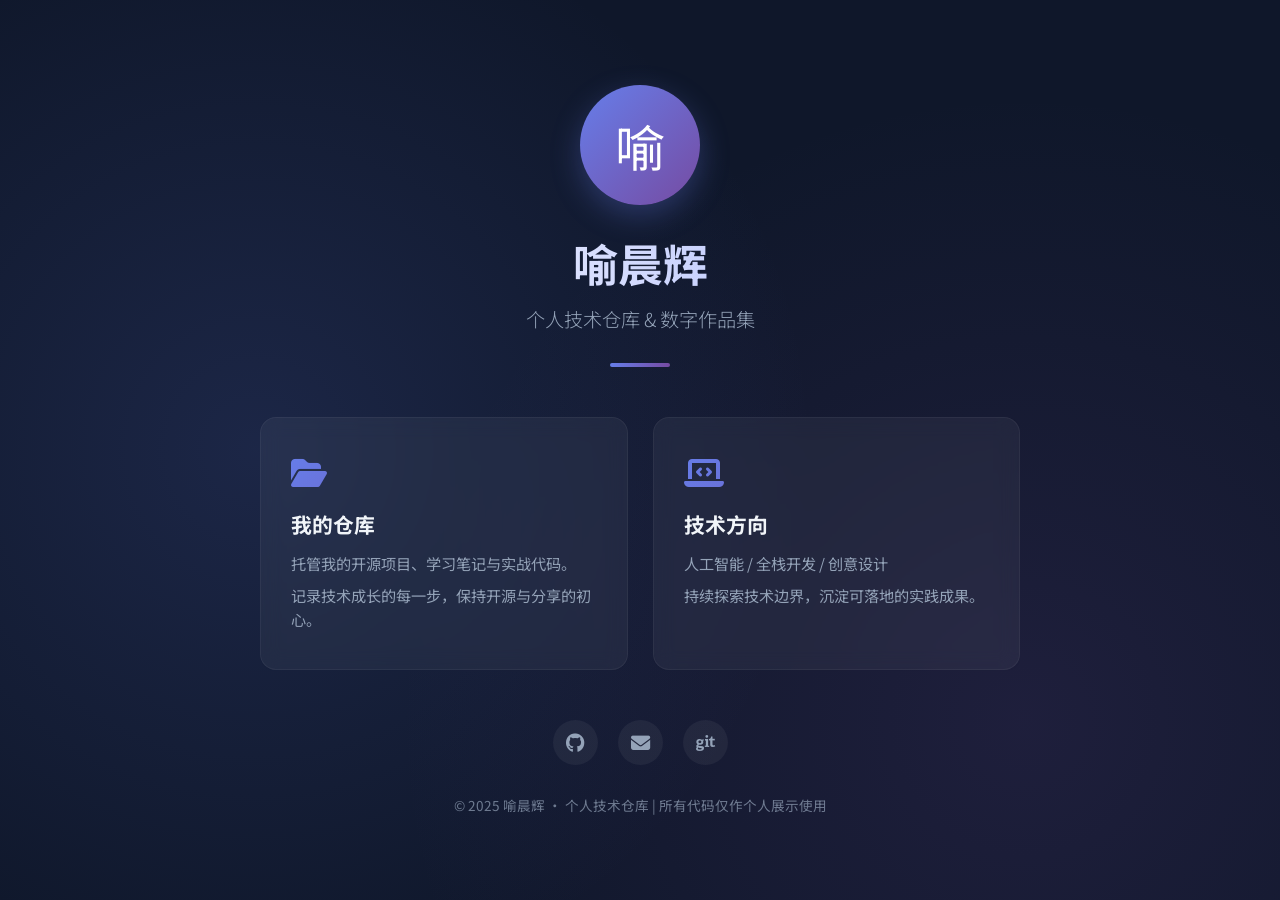
==== index.html @ 415c90f8 "Update index.html" ====
<!DOCTYPE html>
<html lang="zh-CN">
<head>
    <meta charset="UTF-8">
    <meta name="viewport" content="width=device-width, initial-scale=1.0">
    <title>喻晨辉 - 个人技术仓库</title> <!-- 标题强化「技术仓库」，突出个人属性 -->
    <link rel="stylesheet" href="style.css">
    <link rel="stylesheet" href="https://cdnjs.cloudflare.com/ajax/libs/font-awesome/6.4.0/css/all.min.css">
</head>
<body>
    <div class="background-decoration"></div>
    
    <div class="container">
        <header class="hero-section">
            <div class="avatar-placeholder">
                <span>喻</span> <!-- 替换图标为姓氏，强化个人专属标识 -->
            </div>
            <h1 class="name-title">喻晨辉</h1> <!-- 简化标题，只保留名字，视觉更聚焦 -->
            <p class="subtitle">个人技术仓库 & 数字作品集</p> <!-- 副标题明确「仓库/作品集」定位 -->
            <div class="divider"></div>
        </header>

        <!-- 内容卡片聚焦「个人仓库/项目」，弱化通用化表述 -->
        <section class="content-section">
            <div class="info-card">
                <div class="card-icon"><i class="fas fa-folder-open"></i></div> <!-- 替换图标为「文件夹」，贴合仓库属性 -->
                <h2>我的仓库</h2>
                <p>托管我的开源项目、学习笔记与实战代码。</p>
                <p>记录技术成长的每一步，保持开源与分享的初心。</p>
            </div>

            <div class="info-card">
                <div class="card-icon"><i class="fas fa-laptop-code"></i></div> <!-- 替换图标为「代码笔记本」，更贴合技术探索 -->
                <h2>技术方向</h2>
                <p>人工智能 / 全栈开发 / 创意设计</p>
                <p>持续探索技术边界，沉淀可落地的实践成果。</p>
            </div>
        </section>

        <!-- 社交链接聚焦「个人技术账号」，替换为更贴合国内的平台，标注占位提示 -->
        <footer class="social-links">
            <a href="https://github.com/你的用户名" class="social-btn" title="我的GitHub仓库" target="_blank"><i class="fab fa-github"></i></a>
            <a href="mailto:你的邮箱@xxx.com" class="social-btn" title="联系我" target="_blank"><i class="fas fa-envelope"></i></a>
            <a href="https://gitee.com/你的用户名" class="social-btn" title="我的Gitee仓库" target="_blank"><i class="fab fa-git"></i></a> <!-- 替换Twitter为Gitee，更贴合国内场景 -->
        </footer>

        <div class="footer-text">
            &copy; 2025 喻晨辉 · 个人技术仓库 | 所有代码仅作个人展示使用
        </div>
    </div>

    <script>
        // 移除卡片点击缩放（避免「可交互/招募」暗示），保留hover的自然动效即可
        // 如需保留轻量交互，可取消以下注释（建议删除，纯展示更贴合需求）
        /*
        document.querySelectorAll('.info-card').forEach(card => {
            card.addEventListener('click', function() {
                this.style.transform = 'scale(0.98)';
                setTimeout(() => {
                    this.style.transform = '';
                }, 150);
            });
        });
        */
    </script>
</body>
</html>
---- style.css ----
/* 引入字体 */
@import url('https://fonts.googleapis.com/css2?family=Noto+Sans+SC:wght@300;400;700&display=swap');

:root {
    --primary-color: #667eea;
    --secondary-color: #764ba2;
    --bg-color: #0f172a;
    --card-bg: rgba(255, 255, 255, 0.05);
    --text-main: #f1f5f9;
    --text-sub: #94a3b8;
}

* {
    margin: 0;
    padding: 0;
    box-sizing: border-box;
}

body {
    font-family: 'Noto Sans SC', -apple-system, BlinkMacSystemFont, sans-serif;
    background-color: var(--bg-color);
    color: var(--text-main);
    min-height: 100vh;
    display: flex;
    justify-content: center;
    align-items: center;
    overflow-x: hidden;
    position: relative;
}

/* 动态背景装饰 */
.background-decoration {
    position: absolute;
    top: 0;
    left: 0;
    width: 100%;
    height: 100%;
    background: radial-gradient(circle at 20% 50%, rgba(102, 126, 234, 0.15) 0%, transparent 50%),
                radial-gradient(circle at 80% 80%, rgba(118, 75, 162, 0.15) 0%, transparent 50%);
    z-index: -1;
}

.container {
    width: 100%;
    max-width: 800px;
    padding: 40px 20px;
    text-align: center;
    animation: fadeInUp 0.8s ease-out;
}

/* 头部区域 */
.hero-section {
    margin-bottom: 50px;
}

.avatar-placeholder {
    width: 120px;
    height: 120px;
    margin: 0 auto 25px;
    background: linear-gradient(135deg, var(--primary-color), var(--secondary-color));
    border-radius: 50%;
    display: flex;
    justify-content: center;
    align-items: center;
    font-size: 50px;
    color: white;
    box-shadow: 0 10px 30px rgba(102, 126, 234, 0.3);
    transition: transform 0.3s ease;
}

.avatar-placeholder:hover {
    transform: scale(1.05) rotate(5deg);
}

.name-title {
    font-size: 2.8rem;
    font-weight: 700;
    margin-bottom: 10px;
    background: linear-gradient(to right, #fff, #a5b4fc);
    -webkit-background-clip: text;
    -webkit-text-fill-color: transparent;
}

.subtitle {
    font-size: 1.2rem;
    color: var(--text-sub);
    font-weight: 300;
}

.divider {
    width: 60px;
    height: 4px;
    background: linear-gradient(to right, var(--primary-color), var(--secondary-color));
    margin: 30px auto;
    border-radius: 2px;
}

/* 内容卡片区域 */
.content-section {
    display: grid;
    grid-template-columns: repeat(auto-fit, minmax(250px, 1fr));
    gap: 25px;
    margin-bottom: 50px;
}

.info-card {
    background: var(--card-bg);
    backdrop-filter: blur(10px);
    border: 1px solid rgba(255, 255, 255, 0.05);
    padding: 30px;
    border-radius: 16px;
    text-align: left;
    transition: all 0.3s ease;
    cursor: pointer;
}

.info-card:hover {
    transform: translateY(-5px);
    background: rgba(255, 255, 255, 0.08);
    border-color: rgba(102, 126, 234, 0.3);
    box-shadow: 0 15px 30px rgba(0, 0, 0, 0.2);
}

.card-icon {
    font-size: 2rem;
    margin-bottom: 15px;
    background: linear-gradient(135deg, var(--primary-color), var(--secondary-color));
    -webkit-background-clip: text;
    -webkit-text-fill-color: transparent;
}

.info-card h2 {
    font-size: 1.3rem;
    margin-bottom: 12px;
    color: var(--text-main);
}

.info-card p {
    font-size: 0.95rem;
    color: var(--text-sub);
    line-height: 1.6;
    margin-bottom: 8px;
}

/* 社交链接 */
.social-links {
    margin-bottom: 30px;
}

.social-btn {
    display: inline-block;
    width: 45px;
    height: 45px;
    line-height: 45px;
    border-radius: 50%;
    background: rgba(255, 255, 255, 0.05);
    color: var(--text-sub);
    margin: 0 8px;
    font-size: 1.2rem;
    transition: all 0.3s ease;
    text-decoration: none;
}

.social-btn:hover {
    background: linear-gradient(135deg, var(--primary-color), var(--secondary-color));
    color: white;
    transform: translateY(-3px);
}

.footer-text {
    color: var(--text-sub);
    font-size: 0.85rem;
    opacity: 0.7;
}

/* 动画 */
@keyframes fadeInUp {
    from {
        opacity: 0;
        transform: translateY(20px);
    }
    to {
        opacity: 1;
        transform: translateY(0);
    }
}

/* 移动端适配 */
@media (max-width: 600px) {
    .name-title {
        font-size: 2rem;
    }
    .content-section {
        grid-template-columns: 1fr;
    }
}
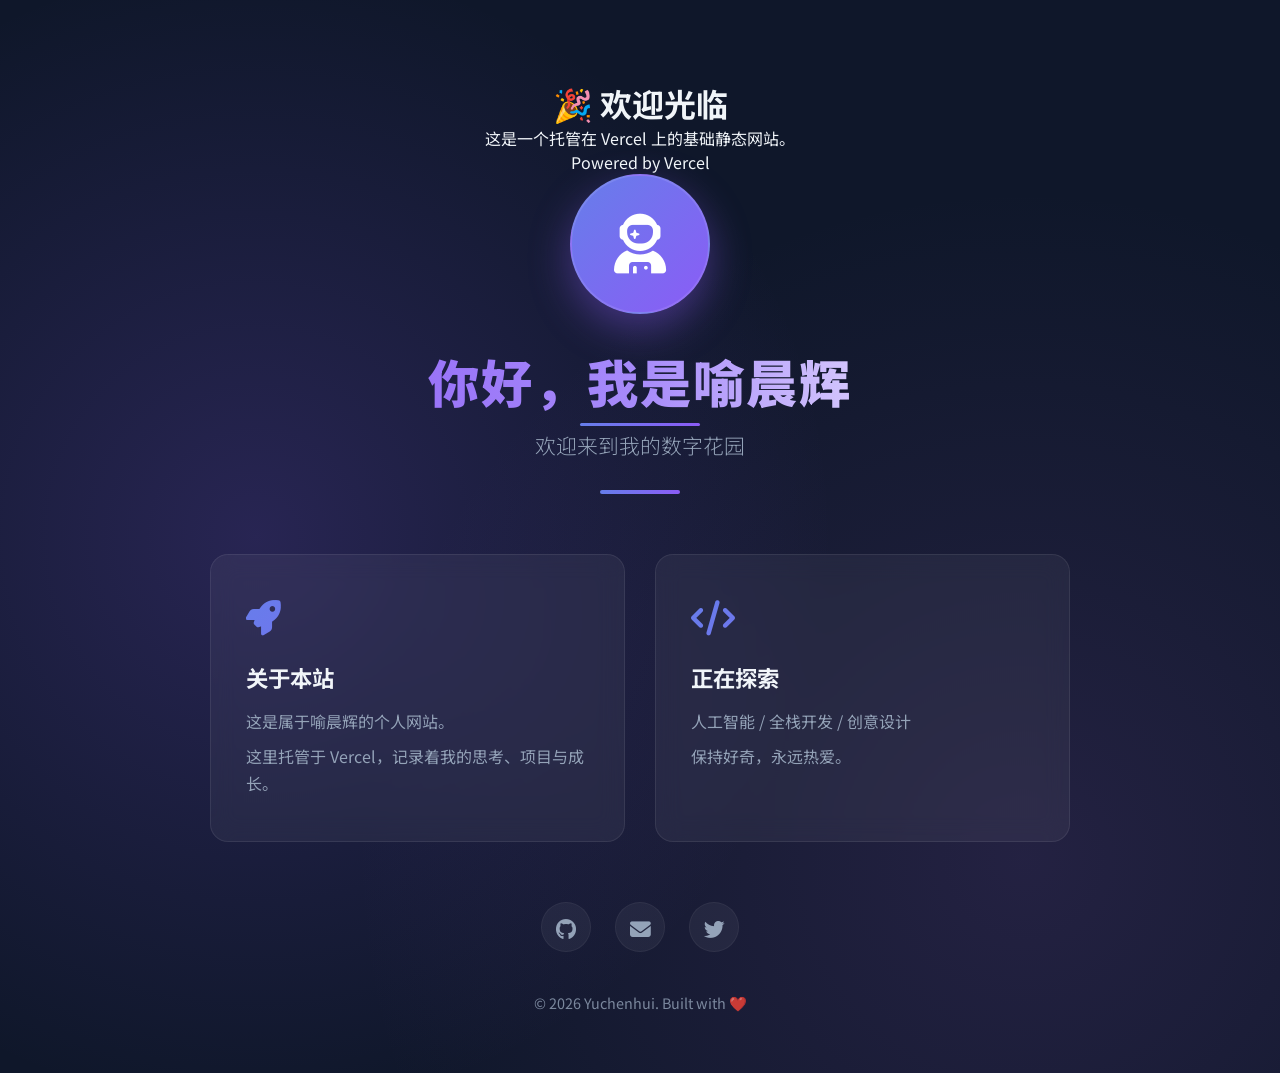
==== commit cb698a68: "Update index.html" ====
--- a/index.html
+++ b/index.html
@@ -3,56 +3,57 @@
 <head>
     <meta charset="UTF-8">
     <meta name="viewport" content="width=device-width, initial-scale=1.0">
-    <title>喻晨辉 - 个人技术仓库</title> <!-- 标题强化「技术仓库」，突出个人属性 -->
+    <title>欢迎来到我的小站</title>
+    <title>喻晨辉的个人网站</title>
     <link rel="stylesheet" href="style.css">
+    <!-- 引入简单的图标库 -->
     <link rel="stylesheet" href="https://cdnjs.cloudflare.com/ajax/libs/font-awesome/6.4.0/css/all.min.css">
 </head>
 <body>
     <div class="background-decoration"></div>
     
     <div class="container">
+        <h1>🎉 欢迎光临</h1>
+        <p>这是一个托管在 Vercel 上的基础静态网站。</p>
+        <div class="footer">Powered by Vercel</div>
         <header class="hero-section">
             <div class="avatar-placeholder">
-                <span>喻</span> <!-- 替换图标为姓氏，强化个人专属标识 -->
+                <i class="fas fa-user-astronaut"></i>
             </div>
-            <h1 class="name-title">喻晨辉</h1> <!-- 简化标题，只保留名字，视觉更聚焦 -->
-            <p class="subtitle">个人技术仓库 & 数字作品集</p> <!-- 副标题明确「仓库/作品集」定位 -->
+            <h1 class="name-title">你好，我是喻晨辉</h1>
+            <p class="subtitle">欢迎来到我的数字花园</p>
             <div class="divider"></div>
         </header>
 
-        <!-- 内容卡片聚焦「个人仓库/项目」，弱化通用化表述 -->
         <section class="content-section">
             <div class="info-card">
-                <div class="card-icon"><i class="fas fa-folder-open"></i></div> <!-- 替换图标为「文件夹」，贴合仓库属性 -->
-                <h2>我的仓库</h2>
-                <p>托管我的开源项目、学习笔记与实战代码。</p>
-                <p>记录技术成长的每一步，保持开源与分享的初心。</p>
+                <div class="card-icon"><i class="fas fa-rocket"></i></div>
+                <h2>关于本站</h2>
+                <p>这是属于喻晨辉的个人网站。</p>
+                <p>这里托管于 Vercel，记录着我的思考、项目与成长。</p>
             </div>
 
             <div class="info-card">
-                <div class="card-icon"><i class="fas fa-laptop-code"></i></div> <!-- 替换图标为「代码笔记本」，更贴合技术探索 -->
-                <h2>技术方向</h2>
+                <div class="card-icon"><i class="fas fa-code"></i></div>
+                <h2>正在探索</h2>
                 <p>人工智能 / 全栈开发 / 创意设计</p>
-                <p>持续探索技术边界，沉淀可落地的实践成果。</p>
+                <p>保持好奇，永远热爱。</p>
             </div>
         </section>
 
-        <!-- 社交链接聚焦「个人技术账号」，替换为更贴合国内的平台，标注占位提示 -->
         <footer class="social-links">
-            <a href="https://github.com/你的用户名" class="social-btn" title="我的GitHub仓库" target="_blank"><i class="fab fa-github"></i></a>
-            <a href="mailto:你的邮箱@xxx.com" class="social-btn" title="联系我" target="_blank"><i class="fas fa-envelope"></i></a>
-            <a href="https://gitee.com/你的用户名" class="social-btn" title="我的Gitee仓库" target="_blank"><i class="fab fa-git"></i></a> <!-- 替换Twitter为Gitee，更贴合国内场景 -->
+            <a href="#" class="social-btn" title="GitHub"><i class="fab fa-github"></i></a>
+            <a href="#" class="social-btn" title="邮箱"><i class="fas fa-envelope"></i></a>
+            <a href="#" class="social-btn" title="Twitter"><i class="fab fa-twitter"></i></a>
         </footer>
 
         <div class="footer-text">
-            &copy; 2025 喻晨辉 · 个人技术仓库 | 所有代码仅作个人展示使用
+            &copy; 2026 Yuchenhui. Built with ❤️
         </div>
     </div>
 
     <script>
-        // 移除卡片点击缩放（避免「可交互/招募」暗示），保留hover的自然动效即可
-        // 如需保留轻量交互，可取消以下注释（建议删除，纯展示更贴合需求）
-        /*
+        // 简单的交互：点击卡片有微动效
         document.querySelectorAll('.info-card').forEach(card => {
             card.addEventListener('click', function() {
                 this.style.transform = 'scale(0.98)';
@@ -61,7 +62,7 @@
                 }, 150);
             });
         });
-        */
     </script>
 </body>
 </html>
+</html>
--- a/style.css
+++ b/style.css
@@ -1,5 +1,5 @@
 /* 引入字体 */
-@import url('https://fonts.googleapis.com/css2?family=Noto+Sans+SC:wght@300;400;700&display=swap');
+@import url('https://fonts.googleapis.com/css2?family=Noto+Sans+SC:wght@300;400;700;900&display=swap');
 
 :root {
     --primary-color: #667eea;
@@ -8,6 +8,8 @@
     --card-bg: rgba(255, 255, 255, 0.05);
     --text-main: #f1f5f9;
     --text-sub: #94a3b8;
+    /* 新增：个人专属强调色 */
+    --personal-accent: #8b5cf6;
 }
 
 * {
@@ -21,159 +23,184 @@
     background-color: var(--bg-color);
     color: var(--text-main);
     min-height: 100vh;
+    /* 调整布局：从「居中聚焦」改为「上下舒展」，更适合个人展示页 */
     display: flex;
-    justify-content: center;
+    flex-direction: column;
+    justify-content: flex-start;
     align-items: center;
+    padding-top: 60px;
     overflow-x: hidden;
     position: relative;
 }
 
-/* 动态背景装饰 */
+/* 动态背景装饰：强化个人专属感，渐变更聚焦 */
 .background-decoration {
     position: absolute;
     top: 0;
     left: 0;
     width: 100%;
     height: 100%;
-    background: radial-gradient(circle at 20% 50%, rgba(102, 126, 234, 0.15) 0%, transparent 50%),
-                radial-gradient(circle at 80% 80%, rgba(118, 75, 162, 0.15) 0%, transparent 50%);
+    background: radial-gradient(circle at 20% 50%, rgba(139, 92, 246, 0.2) 0%, transparent 50%),
+                radial-gradient(circle at 80% 80%, rgba(118, 75, 162, 0.2) 0%, transparent 50%);
     z-index: -1;
 }
 
 .container {
     width: 100%;
-    max-width: 800px;
-    padding: 40px 20px;
+    max-width: 900px; /* 加宽容器，展示更多个人仓库内容 */
+    padding: 20px 20px 60px;
     text-align: center;
     animation: fadeInUp 0.8s ease-out;
 }
 
-/* 头部区域 */
+/* 头部区域：重点强化「喻晨辉」个人名称 */
 .hero-section {
-    margin-bottom: 50px;
+    margin-bottom: 60px;
 }
 
 .avatar-placeholder {
-    width: 120px;
-    height: 120px;
-    margin: 0 auto 25px;
-    background: linear-gradient(135deg, var(--primary-color), var(--secondary-color));
+    width: 140px; /* 放大头像，强化个人视觉焦点 */
+    height: 140px;
+    margin: 0 auto 30px;
+    background: linear-gradient(135deg, var(--primary-color), var(--personal-accent));
     border-radius: 50%;
     display: flex;
     justify-content: center;
     align-items: center;
-    font-size: 50px;
+    font-size: 60px; /* 放大头像内文字 */
     color: white;
-    box-shadow: 0 10px 30px rgba(102, 126, 234, 0.3);
-    transition: transform 0.3s ease;
+    box-shadow: 0 15px 40px rgba(139, 92, 246, 0.4); /* 强化头像阴影，更醒目 */
+    transition: transform 0.4s ease; /* 放慢动画，更优雅 */
+    border: 2px solid rgba(255, 255, 255, 0.1); /* 增加边框，提升精致感 */
 }
 
 .avatar-placeholder:hover {
-    transform: scale(1.05) rotate(5deg);
-}
-
+    transform: scale(1.08) rotate(3deg); /* 微调hover效果，更柔和 */
+}
+
+/* 核心：强化个人名称样式 */
 .name-title {
-    font-size: 2.8rem;
-    font-weight: 700;
-    margin-bottom: 10px;
-    background: linear-gradient(to right, #fff, #a5b4fc);
+    font-size: 3.2rem; /* 放大字体 */
+    font-weight: 900; /* 加粗，突出个人品牌 */
+    margin-bottom: 12px;
+    background: linear-gradient(to right, var(--personal-accent), #a78bfa, #fff); /* 渐变更贴合个人强调色 */
     -webkit-background-clip: text;
     -webkit-text-fill-color: transparent;
+    letter-spacing: 2px; /* 增加字间距，提升高级感 */
+    position: relative;
+}
+
+/* 给名称加底部装饰线，强化焦点 */
+.name-title::after {
+    content: '';
+    position: absolute;
+    bottom: -8px;
+    left: 50%;
+    transform: translateX(-50%);
+    width: 120px;
+    height: 3px;
+    background: linear-gradient(to right, var(--primary-color), var(--personal-accent));
+    border-radius: 3px;
 }
 
 .subtitle {
-    font-size: 1.2rem;
+    font-size: 1.3rem; /* 放大副标题 */
     color: var(--text-sub);
     font-weight: 300;
+    margin-bottom: 10px; /* 增加间距，优化呼吸感 */
 }
 
 .divider {
-    width: 60px;
+    width: 80px; /* 加长分割线 */
     height: 4px;
-    background: linear-gradient(to right, var(--primary-color), var(--secondary-color));
+    background: linear-gradient(to right, var(--primary-color), var(--personal-accent));
     margin: 30px auto;
     border-radius: 2px;
 }
 
-/* 内容卡片区域 */
+/* 内容卡片区域：适配「个人仓库展示」的视觉节奏 */
 .content-section {
     display: grid;
-    grid-template-columns: repeat(auto-fit, minmax(250px, 1fr));
-    gap: 25px;
-    margin-bottom: 50px;
+    grid-template-columns: repeat(auto-fit, minmax(280px, 1fr)); /* 加宽卡片最小宽度 */
+    gap: 30px; /* 加大间距，避免拥挤 */
+    margin-bottom: 60px;
 }
 
 .info-card {
     background: var(--card-bg);
-    backdrop-filter: blur(10px);
-    border: 1px solid rgba(255, 255, 255, 0.05);
-    padding: 30px;
-    border-radius: 16px;
+    backdrop-filter: blur(12px); /* 加深模糊，提升质感 */
+    border: 1px solid rgba(255, 255, 255, 0.08); /* 加厚边框，更精致 */
+    padding: 35px; /* 加大内边距 */
+    border-radius: 18px; /* 加大圆角，更柔和 */
     text-align: left;
-    transition: all 0.3s ease;
-    cursor: pointer;
+    transition: all 0.4s ease; /* 放慢过渡，更优雅 */
+    cursor: default; /* 去掉pointer，避免「可点击/招募」的暗示 */
 }
 
 .info-card:hover {
-    transform: translateY(-5px);
+    transform: translateY(-8px); /* 加大悬浮上移距离，更灵动 */
     background: rgba(255, 255, 255, 0.08);
-    border-color: rgba(102, 126, 234, 0.3);
-    box-shadow: 0 15px 30px rgba(0, 0, 0, 0.2);
+    border-color: rgba(139, 92, 246, 0.4); /* 边框贴合个人强调色 */
+    box-shadow: 0 20px 40px rgba(0, 0, 0, 0.25); /* 加深阴影，强化层次感 */
 }
 
 .card-icon {
-    font-size: 2rem;
-    margin-bottom: 15px;
-    background: linear-gradient(135deg, var(--primary-color), var(--secondary-color));
+    font-size: 2.2rem; /* 放大图标 */
+    margin-bottom: 20px; /* 加大间距 */
+    background: linear-gradient(135deg, var(--primary-color), var(--personal-accent));
     -webkit-background-clip: text;
     -webkit-text-fill-color: transparent;
 }
 
 .info-card h2 {
-    font-size: 1.3rem;
-    margin-bottom: 12px;
+    font-size: 1.4rem; /* 放大卡片标题 */
+    margin-bottom: 15px; /* 加大间距 */
     color: var(--text-main);
+    font-weight: 700;
 }
 
 .info-card p {
-    font-size: 0.95rem;
-    color: var(--text-sub);
-    line-height: 1.6;
+    font-size: 1rem; /* 放大卡片文本 */
+    color: var(--text-sub);
+    line-height: 1.7; /* 加大行高，提升可读性 */
     margin-bottom: 8px;
 }
 
-/* 社交链接 */
+/* 社交链接：弱化「招募式按钮感」，强化「个人联系方式」属性 */
 .social-links {
-    margin-bottom: 30px;
+    margin-bottom: 40px;
 }
 
 .social-btn {
     display: inline-block;
-    width: 45px;
-    height: 45px;
-    line-height: 45px;
+    width: 50px; /* 放大社交按钮 */
+    height: 50px;
+    line-height: 50px;
     border-radius: 50%;
     background: rgba(255, 255, 255, 0.05);
     color: var(--text-sub);
-    margin: 0 8px;
-    font-size: 1.2rem;
-    transition: all 0.3s ease;
+    margin: 0 10px; /* 加大间距 */
+    font-size: 1.3rem; /* 放大图标 */
+    transition: all 0.4s ease;
     text-decoration: none;
+    border: 1px solid rgba(255, 255, 255, 0.05); /* 增加边框，提升质感 */
 }
 
 .social-btn:hover {
-    background: linear-gradient(135deg, var(--primary-color), var(--secondary-color));
+    background: linear-gradient(135deg, var(--primary-color), var(--personal-accent));
     color: white;
-    transform: translateY(-3px);
+    transform: translateY(-5px); /* 加大悬浮上移，更醒目 */
+    box-shadow: 0 10px 20px rgba(139, 92, 246, 0.3); /* 增加阴影，强化交互 */
 }
 
 .footer-text {
     color: var(--text-sub);
-    font-size: 0.85rem;
-    opacity: 0.7;
-}
-
-/* 动画 */
+    font-size: 0.9rem; /* 放大页脚文字 */
+    opacity: 0.8; /* 提高不透明度，更清晰 */
+    margin-top: 20px;
+}
+
+/* 动画：微调时长，更贴合个人展示的优雅感 */
 @keyframes fadeInUp {
     from {
         opacity: 0;
@@ -185,12 +212,28 @@
     }
 }
 
-/* 移动端适配 */
+/* 移动端适配：优化个人展示的移动端体验 */
 @media (max-width: 600px) {
+    body {
+        padding-top: 40px; /* 减少顶部padding，适配手机 */
+    }
     .name-title {
-        font-size: 2rem;
+        font-size: 2.5rem; /* 适配手机字体大小 */
+        letter-spacing: 1px; /* 减少字间距 */
+    }
+    .name-title::after {
+        width: 90px; /* 适配手机装饰线 */
+    }
+    .avatar-placeholder {
+        width: 120px; /* 适配手机头像大小 */
+        height: 120px;
+        font-size: 50px;
     }
     .content-section {
         grid-template-columns: 1fr;
-    }
-}
+        gap: 20px; /* 减少手机端卡片间距 */
+    }
+    .info-card {
+        padding: 25px; /* 减少手机端卡片内边距 */
+    }
+}
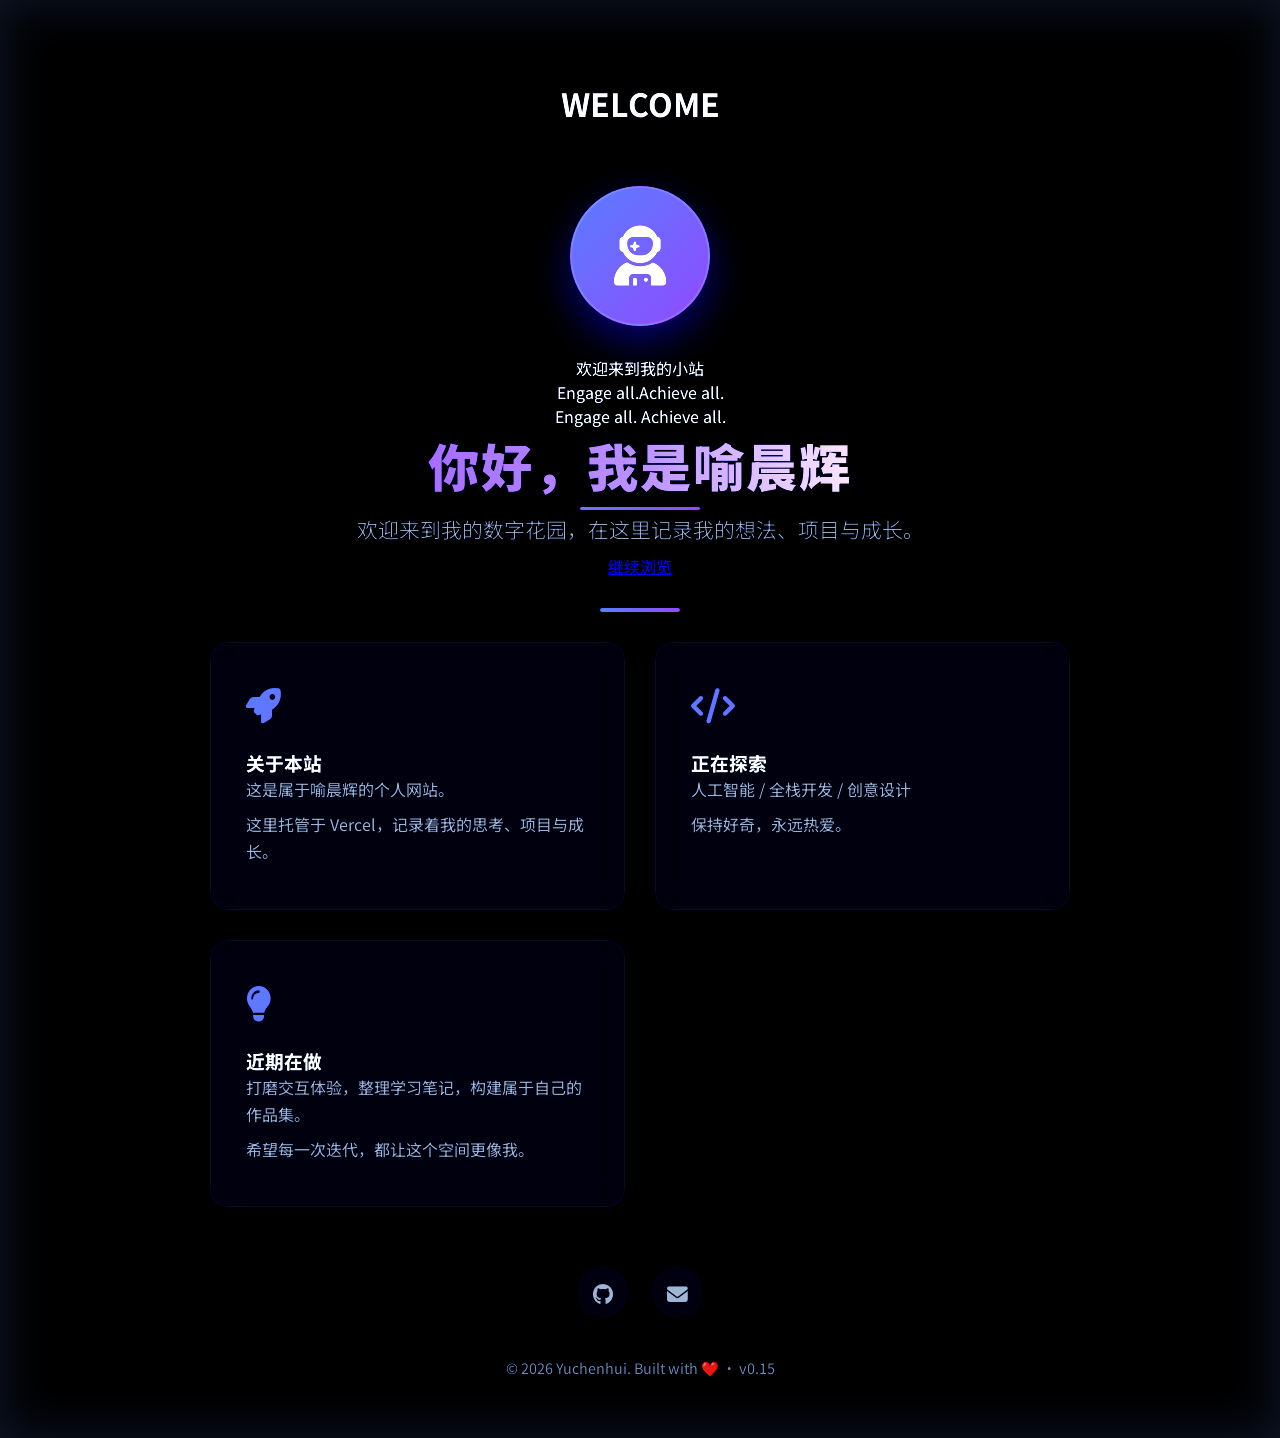
==== commit 56e3c93c: "Update index.html" ====
--- a/index.html
+++ b/index.html
@@ -3,66 +3,118 @@
 <head>
     <meta charset="UTF-8">
     <meta name="viewport" content="width=device-width, initial-scale=1.0">
-    <title>欢迎来到我的小站</title>
-    <title>喻晨辉的个人网站</title>
+    <title>Yuchenhui | WELCOME</title>
     <link rel="stylesheet" href="style.css">
-    <!-- 引入简单的图标库 -->
     <link rel="stylesheet" href="https://cdnjs.cloudflare.com/ajax/libs/font-awesome/6.4.0/css/all.min.css">
 </head>
 <body>
     <div class="background-decoration"></div>
-    
+
     <div class="container">
-        <h1>🎉 欢迎光临</h1>
-        <p>这是一个托管在 Vercel 上的基础静态网站。</p>
-        <div class="footer">Powered by Vercel</div>
         <header class="hero-section">
-            <div class="avatar-placeholder">
-                <i class="fas fa-user-astronaut"></i>
-            </div>
-            <h1 class="name-title">你好，我是喻晨辉</h1>
-            <p class="subtitle">欢迎来到我的数字花园</p>
-            <div class="divider"></div>
+            <h1 class="welcome-title">WELCOME</h1>
         </header>
 
-        <section class="content-section">
-            <div class="info-card">
-                <div class="card-icon"><i class="fas fa-rocket"></i></div>
-                <h2>关于本站</h2>
-                <p>这是属于喻晨辉的个人网站。</p>
-                <p>这里托管于 Vercel，记录着我的思考、项目与成长。</p>
-            </div>
-
-            <div class="info-card">
-                <div class="card-icon"><i class="fas fa-code"></i></div>
-                <h2>正在探索</h2>
-                <p>人工智能 / 全栈开发 / 创意设计</p>
-                <p>保持好奇，永远热爱。</p>
+        <section class="about-section" id="about">
+            <div class="about-hero">
+                <div class="avatar-placeholder" aria-hidden="true">
+                    <i class="fas fa-user-astronaut"></i>
+                </div>
+                <p class="site-intro">欢迎来到我的小站</p>
+                <div class="motto-background" aria-hidden="true">Engage all.Achieve all.</div>
+                <p class="motto-foreground">Engage all. Achieve all.</p>
+                <h2 class="name-title">你好，我是喻晨辉</h2>
+                <p class="subtitle">欢迎来到我的数字花园，在这里记录我的想法、项目与成长。</p>
+                <a href="#about-cards" class="cta-btn">继续浏览</a>
+                <div class="divider"></div>
             </div>
         </section>
 
+        <section class="content-section" id="about-cards">
+            <article class="info-card">
+                <div class="card-icon"><i class="fas fa-rocket"></i></div>
+                <h3>关于本站</h3>
+                <p>这是属于喻晨辉的个人网站。</p>
+                <p>这里托管于 Vercel，记录着我的思考、项目与成长。</p>
+            </article>
+            <article class="info-card">
+                <div class="card-icon"><i class="fas fa-code"></i></div>
+                <h3>正在探索</h3>
+                <p>人工智能 / 全栈开发 / 创意设计</p>
+                <p>保持好奇，永远热爱。</p>
+            </article>
+            <article class="info-card">
+                <div class="card-icon"><i class="fas fa-lightbulb"></i></div>
+                <h3>近期在做</h3>
+                <p>打磨交互体验，整理学习笔记，构建属于自己的作品集。</p>
+                <p>希望每一次迭代，都让这个空间更像我。</p>
+            </article>
+        </section>
+
         <footer class="social-links">
-            <a href="#" class="social-btn" title="GitHub"><i class="fab fa-github"></i></a>
-            <a href="#" class="social-btn" title="邮箱"><i class="fas fa-envelope"></i></a>
-            <a href="#" class="social-btn" title="Twitter"><i class="fab fa-twitter"></i></a>
+            <a href="https://github.com/yuchenhui666-netizen" target="_blank" rel="noopener noreferrer" class="social-btn" title="GitHub"><i class="fab fa-github"></i></a>
+            <a href="mailto:yuchenhui666@gmail.com" class="social-btn" title="邮箱"><i class="fas fa-envelope"></i></a>
         </footer>
 
         <div class="footer-text">
-            &copy; 2026 Yuchenhui. Built with ❤️
+            &copy; 2026 Yuchenhui. Built with ❤️ · v0.15
         </div>
     </div>
 
     <script>
-        // 简单的交互：点击卡片有微动效
-        document.querySelectorAll('.info-card').forEach(card => {
-            card.addEventListener('click', function() {
-                this.style.transform = 'scale(0.98)';
-                setTimeout(() => {
-                    this.style.transform = '';
-                }, 150);
+        const root = document.documentElement;
+        const prefersReducedMotion = window.matchMedia('(prefers-reduced-motion: reduce)').matches;
+
+        const hero = document.querySelector('.hero-section');
+        const about = document.querySelector('#about');
+
+        if (hero && about) {
+            hero.addEventListener('click', () => {
+                if (prefersReducedMotion) {
+                    about.scrollIntoView();
+                } else {
+                    about.scrollIntoView({ behavior: 'smooth', block: 'start' });
+                }
+            });
+        }
+
+        if (!prefersReducedMotion) {
+            document.addEventListener('mousemove', (event) => {
+                const x = (event.clientX / window.innerWidth - 0.5) * 2;
+                const y = (event.clientY / window.innerHeight - 0.5) * 2;
+                root.style.setProperty('--mouse-x', x.toFixed(3));
+                root.style.setProperty('--mouse-y', y.toFixed(3));
+            });
+
+            const revealItems = document.querySelectorAll('.hero-section, .about-section, .info-card, .social-links, .footer-text');
+            const observer = new IntersectionObserver((entries) => {
+                entries.forEach((entry) => {
+                    if (entry.isIntersecting) {
+                        entry.target.classList.add('is-visible');
+                        observer.unobserve(entry.target);
+                    }
+                });
+            }, { threshold: 0.2 });
+
+            revealItems.forEach((item) => observer.observe(item));
+        } else {
+            document.querySelectorAll('.hero-section, .about-section, .info-card, .social-links, .footer-text')
+                .forEach((item) => item.classList.add('is-visible'));
+        }
+
+        document.querySelectorAll('.info-card, .social-btn, .cta-btn').forEach((element) => {
+            element.addEventListener('click', () => {
+                element.classList.add('pressing');
+                setTimeout(() => element.classList.remove('pressing'), 180);
             });
         });
+
+        if (hero) {
+            hero.addEventListener('click', () => {
+                hero.classList.add('pressing');
+                setTimeout(() => hero.classList.remove('pressing'), 180);
+            });
+        }
     </script>
 </body>
 </html>
-</html>
--- a/style.css
+++ b/style.css
@@ -31,18 +31,117 @@
     padding-top: 60px;
     overflow-x: hidden;
     position: relative;
-}
-
-/* 动态背景装饰：强化个人专属感，渐变更聚焦 */
+    /* 新增：液态效果依赖的滤镜（关键） */
+    filter: contrast(150%);
+}
+
+/* 动态背景装饰：重构为液态流动容器 */
 .background-decoration {
     position: absolute;
     top: 0;
     left: 0;
     width: 100%;
     height: 100%;
-    background: radial-gradient(circle at 20% 50%, rgba(139, 92, 246, 0.2) 0%, transparent 50%),
-                radial-gradient(circle at 80% 80%, rgba(118, 75, 162, 0.2) 0%, transparent 50%);
+    background-color: var(--bg-color); /* 基础背景色，配合滤镜形成液态融合 */
     z-index: -1;
+    /* 新增：液态效果核心滤镜 */
+    filter: blur(25px);
+    overflow: hidden;
+}
+
+/* 新增：液态 blob 基础样式 */
+.liquid-blob {
+    position: absolute;
+    border-radius: 50%;
+    background: linear-gradient(135deg, var(--primary-color), var(--personal-accent));
+    opacity: 0.7;
+    /* 开启硬件加速，动画更流畅 */
+    transform: translateZ(0);
+    will-change: transform;
+}
+
+/* 新增：第一个 blob 动画 */
+.blob-1 {
+    width: 600px;
+    height: 600px;
+    top: -200px;
+    left: -100px;
+    animation: blob-move-1 20s infinite ease-in-out;
+}
+
+/* 新增：第二个 blob 动画 */
+.blob-2 {
+    width: 500px;
+    height: 500px;
+    bottom: -200px;
+    right: -100px;
+    animation: blob-move-2 18s infinite ease-in-out reverse;
+}
+
+/* 新增：第三个 blob 动画 */
+.blob-3 {
+    width: 400px;
+    height: 400px;
+    top: 50%;
+    right: 50%;
+    animation: blob-move-3 25s infinite ease-in-out;
+}
+
+/* 新增：blob 移动动画 1 */
+@keyframes blob-move-1 {
+    0% {
+        transform: translate(0, 0) scale(1);
+    }
+    25% {
+        transform: translate(80px, 60px) scale(1.1);
+    }
+    50% {
+        transform: translate(40px, 100px) scale(0.9);
+    }
+    75% {
+        transform: translate(-60px, 80px) scale(1.05);
+    }
+    100% {
+        transform: translate(0, 0) scale(1);
+    }
+}
+
+/* 新增：blob 移动动画 2 */
+@keyframes blob-move-2 {
+    0% {
+        transform: translate(0, 0) scale(1);
+    }
+    25% {
+        transform: translate(-70px, 40px) scale(1.15);
+    }
+    50% {
+        transform: translate(-40px, -80px) scale(0.95);
+    }
+    75% {
+        transform: translate(50px, -60px) scale(1);
+    }
+    100% {
+        transform: translate(0, 0) scale(1);
+    }
+}
+
+/* 新增：blob 移动动画 3 */
+@keyframes blob-move-3 {
+    0% {
+        transform: translate(0, 0) scale(1) rotate(0deg);
+    }
+    25% {
+        transform: translate(100px, -50px) scale(1.1) rotate(90deg);
+    }
+    50% {
+        transform: translate(80px, 80px) scale(0.9) rotate(180deg);
+    }
+    75% {
+        transform: translate(-50px, 60px) scale(1.05) rotate(270deg);
+    }
+    100% {
+        transform: translate(0, 0) scale(1) rotate(360deg);
+    }
 }
 
 .container {
@@ -51,6 +150,8 @@
     padding: 20px 20px 60px;
     text-align: center;
     animation: fadeInUp 0.8s ease-out;
+    /* 新增：隔离容器滤镜，避免内容被模糊 */
+    filter: none;
 }
 
 /* 头部区域：重点强化「喻晨辉」个人名称 */
@@ -216,6 +317,23 @@
 @media (max-width: 600px) {
     body {
         padding-top: 40px; /* 减少顶部padding，适配手机 */
+        /* 移动端弱化滤镜，提升性能 */
+        filter: contrast(120%);
+    }
+    .background-decoration {
+        filter: blur(15px);
+    }
+    .blob-1 {
+        width: 400px;
+        height: 400px;
+    }
+    .blob-2 {
+        width: 350px;
+        height: 350px;
+    }
+    .blob-3 {
+        width: 300px;
+        height: 300px;
     }
     .name-title {
         font-size: 2.5rem; /* 适配手机字体大小 */
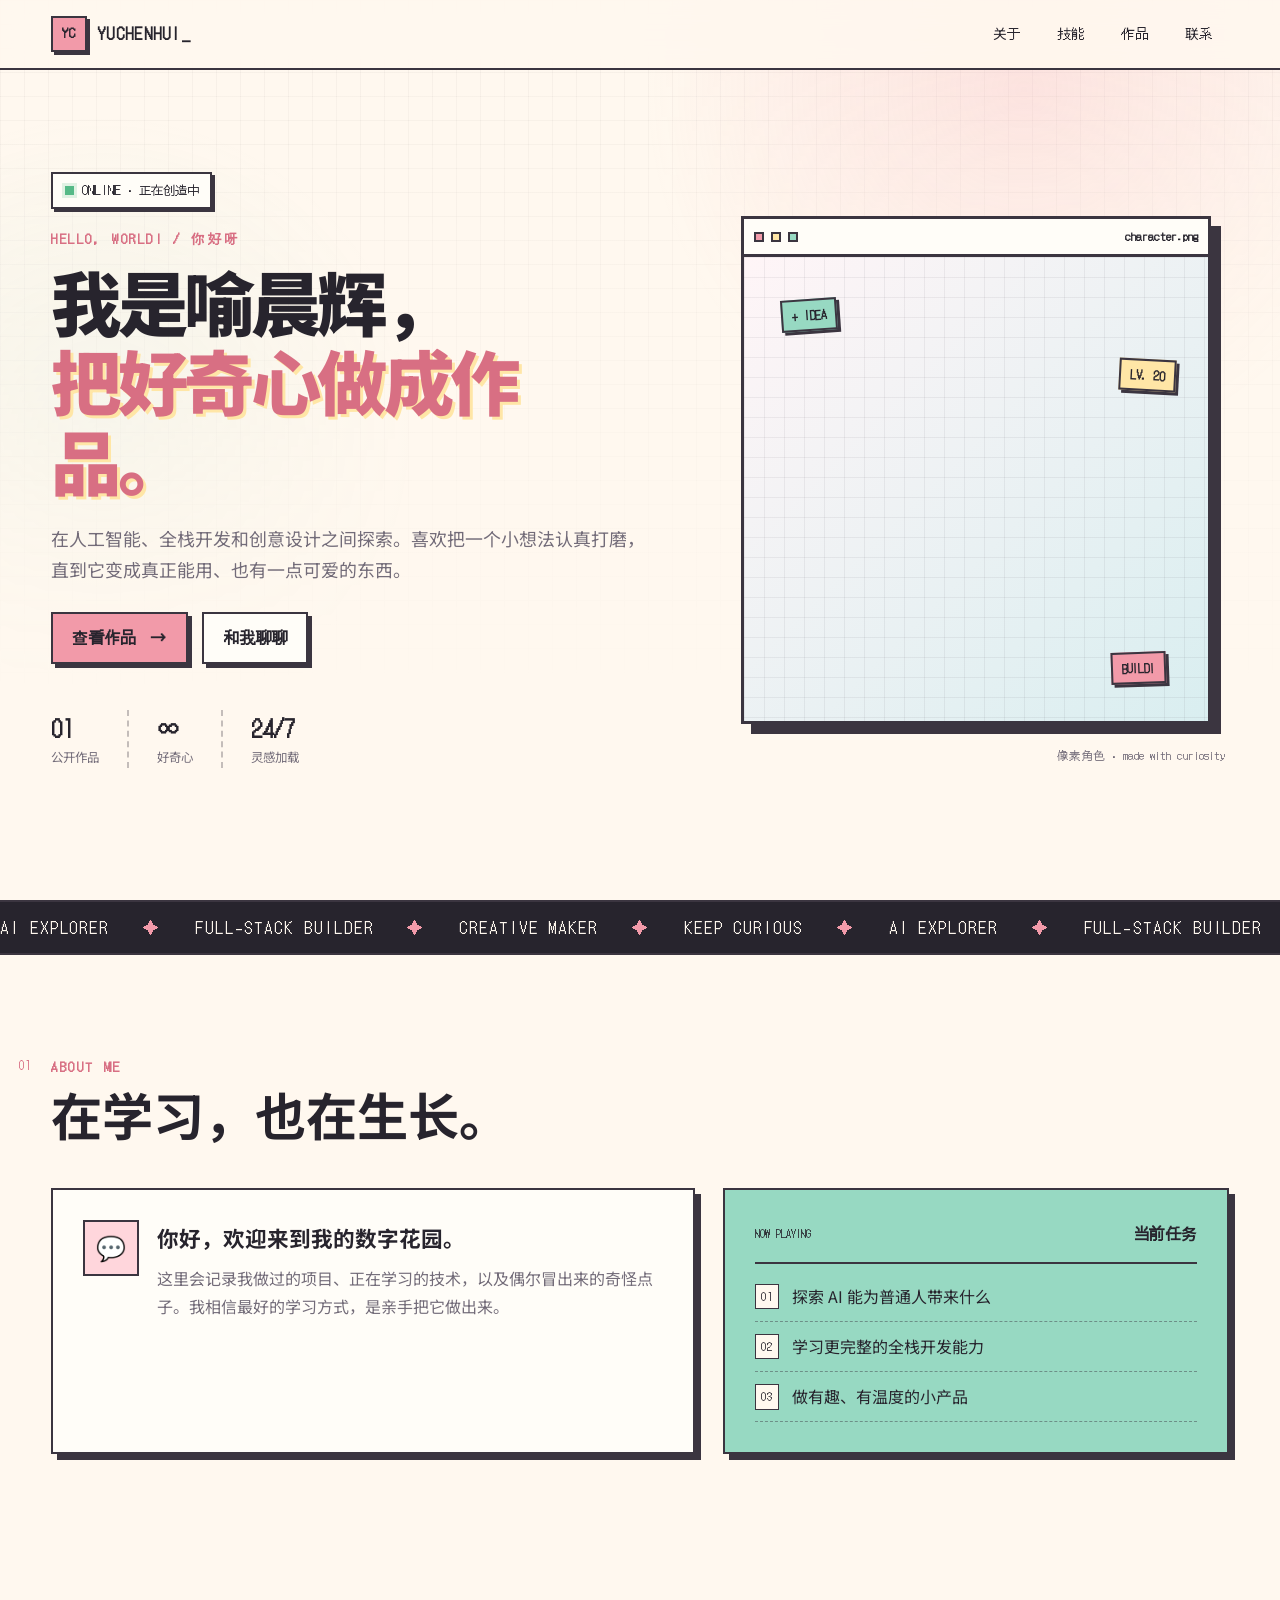
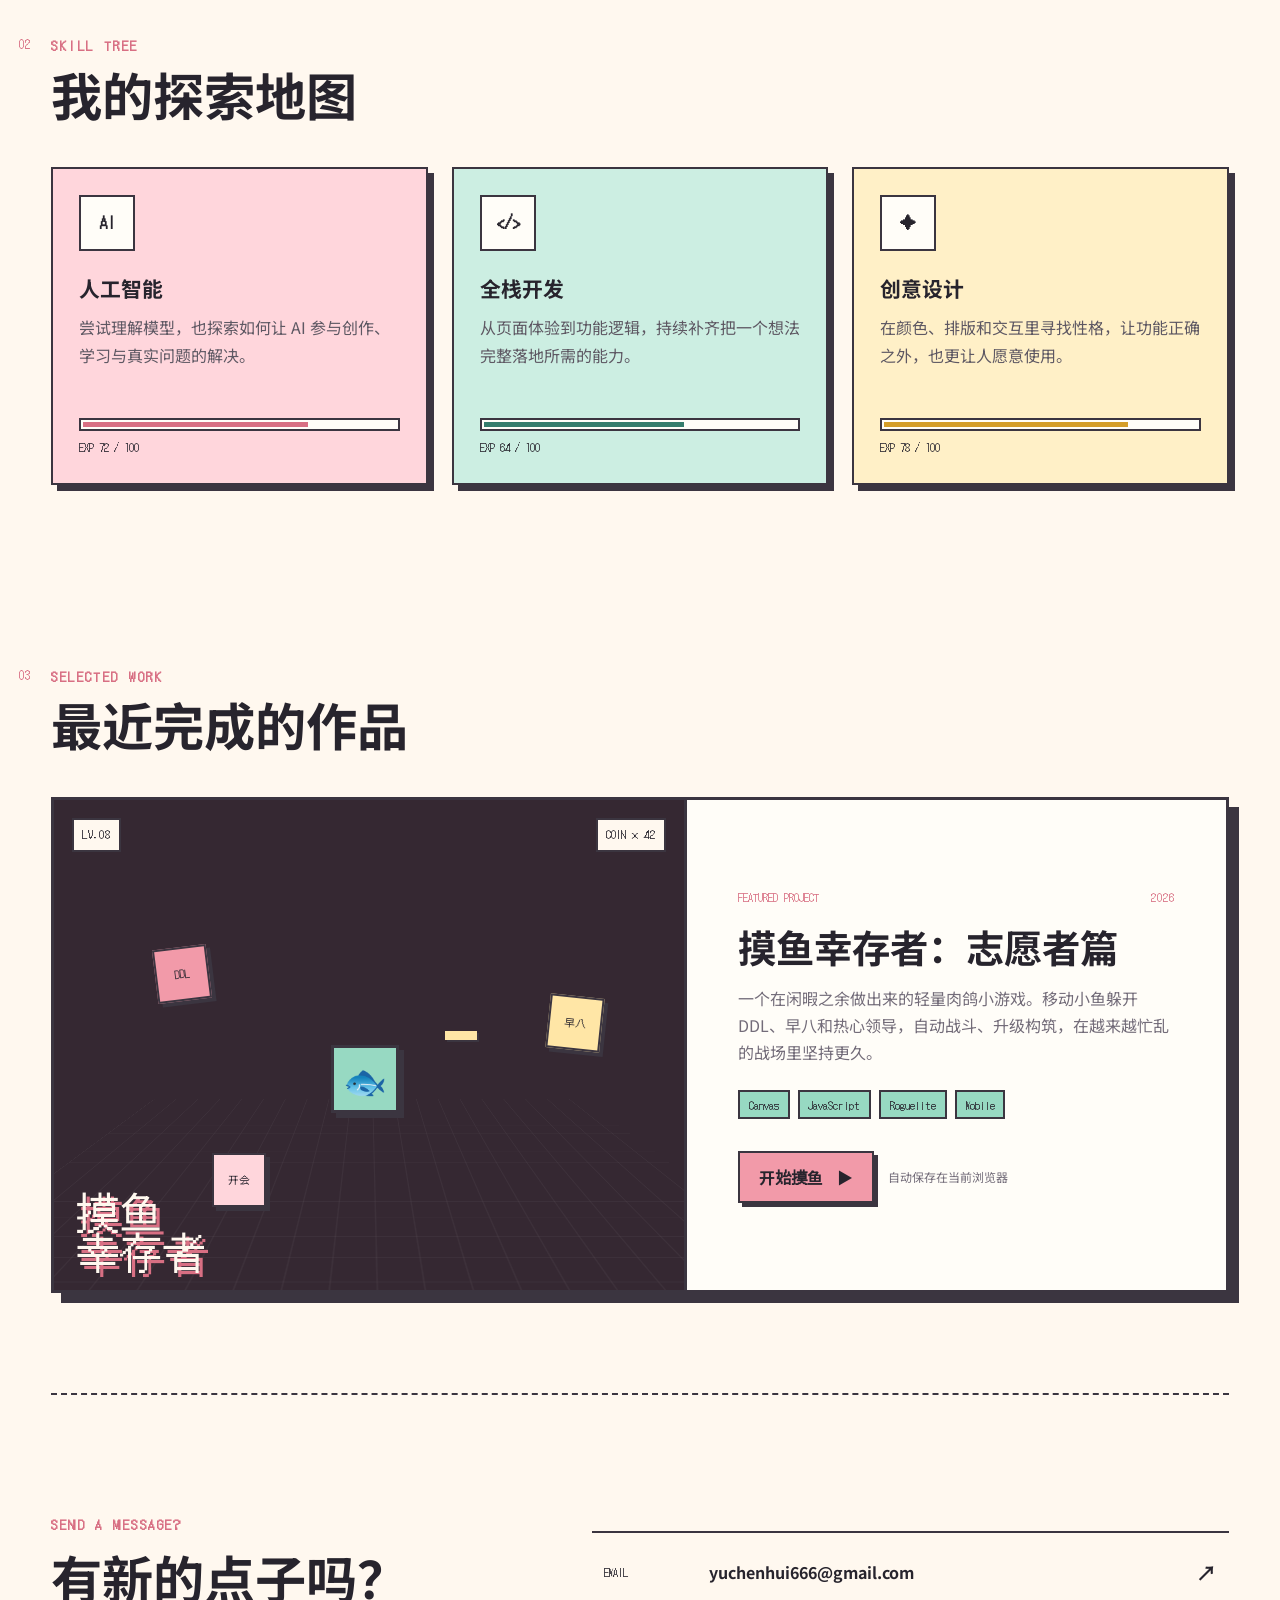
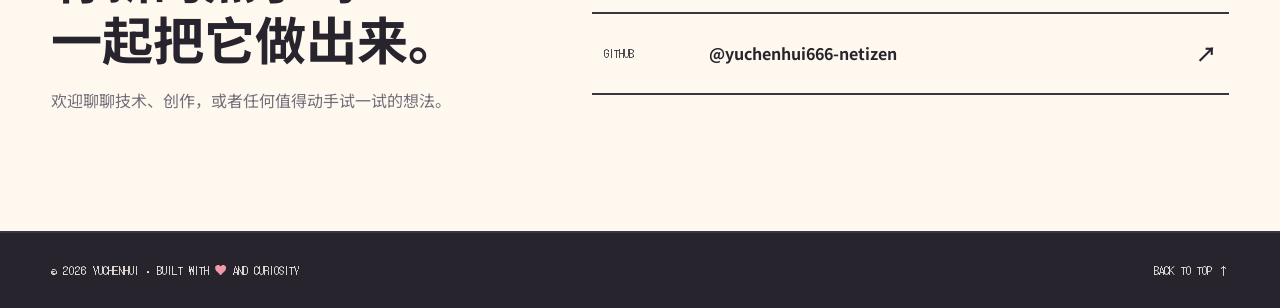
==== commit 167655ed: "Redesign pixel portfolio homepage" ====
--- a/index.html
+++ b/index.html
@@ -1,120 +1,85 @@
-<!DOCTYPE html>
-<html lang="zh-CN">
-<head>
-    <meta charset="UTF-8">
-    <meta name="viewport" content="width=device-width, initial-scale=1.0">
-    <title>Yuchenhui | WELCOME</title>
-    <link rel="stylesheet" href="style.css">
-    <link rel="stylesheet" href="https://cdnjs.cloudflare.com/ajax/libs/font-awesome/6.4.0/css/all.min.css">
-</head>
-<body>
-    <div class="background-decoration"></div>
-
-    <div class="container">
-        <header class="hero-section">
-            <h1 class="welcome-title">WELCOME</h1>
-        </header>
-
-        <section class="about-section" id="about">
-            <div class="about-hero">
-                <div class="avatar-placeholder" aria-hidden="true">
-                    <i class="fas fa-user-astronaut"></i>
-                </div>
-                <p class="site-intro">欢迎来到我的小站</p>
-                <div class="motto-background" aria-hidden="true">Engage all.Achieve all.</div>
-                <p class="motto-foreground">Engage all. Achieve all.</p>
-                <h2 class="name-title">你好，我是喻晨辉</h2>
-                <p class="subtitle">欢迎来到我的数字花园，在这里记录我的想法、项目与成长。</p>
-                <a href="#about-cards" class="cta-btn">继续浏览</a>
-                <div class="divider"></div>
-            </div>
-        </section>
-
-        <section class="content-section" id="about-cards">
-            <article class="info-card">
-                <div class="card-icon"><i class="fas fa-rocket"></i></div>
-                <h3>关于本站</h3>
-                <p>这是属于喻晨辉的个人网站。</p>
-                <p>这里托管于 Vercel，记录着我的思考、项目与成长。</p>
-            </article>
-            <article class="info-card">
-                <div class="card-icon"><i class="fas fa-code"></i></div>
-                <h3>正在探索</h3>
-                <p>人工智能 / 全栈开发 / 创意设计</p>
-                <p>保持好奇，永远热爱。</p>
-            </article>
-            <article class="info-card">
-                <div class="card-icon"><i class="fas fa-lightbulb"></i></div>
-                <h3>近期在做</h3>
-                <p>打磨交互体验，整理学习笔记，构建属于自己的作品集。</p>
-                <p>希望每一次迭代，都让这个空间更像我。</p>
-            </article>
-        </section>
-
-        <footer class="social-links">
-            <a href="https://github.com/yuchenhui666-netizen" target="_blank" rel="noopener noreferrer" class="social-btn" title="GitHub"><i class="fab fa-github"></i></a>
-            <a href="mailto:yuchenhui666@gmail.com" class="social-btn" title="邮箱"><i class="fas fa-envelope"></i></a>
-        </footer>
-
-        <div class="footer-text">
-            &copy; 2026 Yuchenhui. Built with ❤️ · v0.15
-        </div>
-    </div>
-
-    <script>
-        const root = document.documentElement;
-        const prefersReducedMotion = window.matchMedia('(prefers-reduced-motion: reduce)').matches;
-
-        const hero = document.querySelector('.hero-section');
-        const about = document.querySelector('#about');
-
-        if (hero && about) {
-            hero.addEventListener('click', () => {
-                if (prefersReducedMotion) {
-                    about.scrollIntoView();
-                } else {
-                    about.scrollIntoView({ behavior: 'smooth', block: 'start' });
-                }
-            });
-        }
-
-        if (!prefersReducedMotion) {
-            document.addEventListener('mousemove', (event) => {
-                const x = (event.clientX / window.innerWidth - 0.5) * 2;
-                const y = (event.clientY / window.innerHeight - 0.5) * 2;
-                root.style.setProperty('--mouse-x', x.toFixed(3));
-                root.style.setProperty('--mouse-y', y.toFixed(3));
-            });
-
-            const revealItems = document.querySelectorAll('.hero-section, .about-section, .info-card, .social-links, .footer-text');
-            const observer = new IntersectionObserver((entries) => {
-                entries.forEach((entry) => {
-                    if (entry.isIntersecting) {
-                        entry.target.classList.add('is-visible');
-                        observer.unobserve(entry.target);
-                    }
-                });
-            }, { threshold: 0.2 });
-
-            revealItems.forEach((item) => observer.observe(item));
-        } else {
-            document.querySelectorAll('.hero-section, .about-section, .info-card, .social-links, .footer-text')
-                .forEach((item) => item.classList.add('is-visible'));
-        }
-
-        document.querySelectorAll('.info-card, .social-btn, .cta-btn').forEach((element) => {
-            element.addEventListener('click', () => {
-                element.classList.add('pressing');
-                setTimeout(() => element.classList.remove('pressing'), 180);
-            });
-        });
-
-        if (hero) {
-            hero.addEventListener('click', () => {
-                hero.classList.add('pressing');
-                setTimeout(() => hero.classList.remove('pressing'), 180);
-            });
-        }
-    </script>
-</body>
-</html>
+<!doctype html>
+<html lang="zh-CN">
+<head>
+  <meta charset="utf-8">
+  <meta name="viewport" content="width=device-width, initial-scale=1">
+  <meta name="theme-color" content="#fff8ef">
+  <meta name="description" content="喻晨辉的个人作品集：人工智能、全栈开发与创意设计。">
+  <meta property="og:title" content="喻晨辉｜个人作品集">
+  <meta property="og:description" content="保持好奇，把想法做成真正能用、也有一点可爱的东西。">
+  <title>喻晨辉｜个人作品集</title>
+  <link rel="icon" href="data:image/svg+xml,<svg xmlns=%22http://www.w3.org/2000/svg%22 viewBox=%220 0 100 100%22><text y=%22.9em%22 font-size=%2290%22>🌱</text></svg>">
+  <link rel="preload" href="/assets/pixel-character-sheet.png" as="image">
+  <link rel="stylesheet" href="/style.css">
+  <script src="/script.js" defer></script>
+</head>
+<body>
+  <a class="skip-link" href="#main">跳到主要内容</a>
+  <div class="page-grid" aria-hidden="true"></div>
+  <header class="site-header">
+    <a class="brand" href="#top" aria-label="回到首页"><span class="brand-mark" aria-hidden="true">YC</span><span>YUCHENHUI<span class="blink">_</span></span></a>
+    <button class="menu-button" type="button" aria-expanded="false" aria-controls="site-nav"><span></span><span></span><span></span><span class="sr-only">打开导航</span></button>
+    <nav id="site-nav" class="site-nav" aria-label="主要导航"><a href="#about">关于</a><a href="#skills">技能</a><a href="#projects">作品</a><a href="#contact">联系</a></nav>
+  </header>
+
+  <main id="main">
+    <section class="hero section" id="top" aria-labelledby="hero-title">
+      <div class="hero-copy reveal">
+        <div class="status-pill"><span class="status-dot"></span> ONLINE · 正在创造中</div>
+        <p class="eyebrow">HELLO, WORLD! / 你好呀</p>
+        <h1 id="hero-title">我是喻晨辉，<br><span>把好奇心做成作品。</span></h1>
+        <p class="hero-lead">在人工智能、全栈开发和创意设计之间探索。喜欢把一个小想法认真打磨，直到它变成真正能用、也有一点可爱的东西。</p>
+        <div class="hero-actions">
+          <a class="pixel-button primary" href="#projects"><span>查看作品</span><b aria-hidden="true">→</b></a>
+          <a class="pixel-button ghost" href="mailto:yuchenhui666@gmail.com"><span>和我聊聊</span></a>
+        </div>
+        <ul class="quick-stats" aria-label="个人状态"><li><strong>01</strong><span>公开作品</span></li><li><strong>∞</strong><span>好奇心</span></li><li><strong>24/7</strong><span>灵感加载</span></li></ul>
+      </div>
+
+      <div class="hero-visual reveal" aria-label="粉色长发、蓝色上衣与白色裙装的像素角色正在挥手">
+        <div class="window-card">
+          <div class="window-bar"><span></span><span></span><span></span><b>character.png</b></div>
+          <div class="portrait-wrap">
+            <div class="character-sprite" role="img" aria-label="用户提供的挥手像素角色"></div>
+            <span class="float-tag tag-one">+ IDEA</span><span class="float-tag tag-two">LV. 20</span><span class="float-tag tag-three">BUILD!</span>
+          </div>
+        </div>
+        <div class="tiny-note">像素角色 · made with curiosity</div>
+      </div>
+    </section>
+
+    <section class="marquee" aria-label="探索方向"><div>AI EXPLORER <i>✦</i> FULL-STACK BUILDER <i>✦</i> CREATIVE MAKER <i>✦</i> KEEP CURIOUS <i>✦</i> AI EXPLORER <i>✦</i> FULL-STACK BUILDER <i>✦</i> CREATIVE MAKER <i>✦</i> KEEP CURIOUS <i>✦</i></div></section>
+
+    <section class="section about" id="about" aria-labelledby="about-title">
+      <div class="section-heading reveal"><span class="section-number">01</span><p class="eyebrow">ABOUT ME</p><h2 id="about-title">在学习，也在生长。</h2></div>
+      <div class="about-grid">
+        <article class="dialog-card reveal"><span class="dialog-icon" aria-hidden="true">💬</span><div><h3>你好，欢迎来到我的数字花园。</h3><p>这里会记录我做过的项目、正在学习的技术，以及偶尔冒出来的奇怪点子。我相信最好的学习方式，是亲手把它做出来。</p></div></article>
+        <article class="quest-card reveal"><div class="quest-title"><span>NOW PLAYING</span><b>当前任务</b></div><ul><li><span>01</span>探索 AI 能为普通人带来什么</li><li><span>02</span>学习更完整的全栈开发能力</li><li><span>03</span>做有趣、有温度的小产品</li></ul></article>
+      </div>
+    </section>
+
+    <section class="section skills" id="skills" aria-labelledby="skills-title">
+      <div class="section-heading reveal"><span class="section-number">02</span><p class="eyebrow">SKILL TREE</p><h2 id="skills-title">我的探索地图</h2></div>
+      <div class="skill-grid">
+        <article class="skill-card pink reveal"><span class="skill-icon">AI</span><h3>人工智能</h3><p>尝试理解模型，也探索如何让 AI 参与创作、学习与真实问题的解决。</p><div class="xp"><i style="--xp:72%"></i></div><small>EXP 72 / 100</small></article>
+        <article class="skill-card mint reveal"><span class="skill-icon">&lt;/&gt;</span><h3>全栈开发</h3><p>从页面体验到功能逻辑，持续补齐把一个想法完整落地所需的能力。</p><div class="xp"><i style="--xp:64%"></i></div><small>EXP 64 / 100</small></article>
+        <article class="skill-card cream reveal"><span class="skill-icon">✦</span><h3>创意设计</h3><p>在颜色、排版和交互里寻找性格，让功能正确之外，也更让人愿意使用。</p><div class="xp"><i style="--xp:78%"></i></div><small>EXP 78 / 100</small></article>
+      </div>
+    </section>
+
+    <section class="section projects" id="projects" aria-labelledby="projects-title">
+      <div class="section-heading reveal"><span class="section-number">03</span><p class="eyebrow">SELECTED WORK</p><h2 id="projects-title">最近完成的作品</h2></div>
+      <article class="project-card reveal">
+        <div class="game-preview" aria-hidden="true"><div class="preview-hud"><span>LV.08</span><span>COIN × 42</span></div><div class="preview-grid"></div><span class="pixel-fish">🐟</span><span class="enemy enemy-a">DDL</span><span class="enemy enemy-b">早八</span><span class="enemy enemy-c">开会</span><span class="preview-bullet"></span><div class="preview-title">摸鱼<br>幸存者</div></div>
+        <div class="project-copy"><div class="project-meta"><span>FEATURED PROJECT</span><span>2026</span></div><h3>摸鱼幸存者：志愿者篇</h3><p>一个在闲暇之余做出来的轻量肉鸽小游戏。移动小鱼躲开 DDL、早八和热心领导，自动战斗、升级构筑，在越来越忙乱的战场里坚持更久。</p><ul class="tag-list"><li>Canvas</li><li>JavaScript</li><li>Roguelite</li><li>Mobile</li></ul><div class="project-actions"><a class="pixel-button primary" href="/games/moyu-survivor/"><span>开始摸鱼</span><b aria-hidden="true">▶</b></a><span class="save-note">自动保存在当前浏览器</span></div></div>
+      </article>
+    </section>
+
+    <section class="section contact reveal" id="contact" aria-labelledby="contact-title">
+      <div class="contact-copy"><p class="eyebrow">SEND A MESSAGE?</p><h2 id="contact-title">有新的点子吗？<br>一起把它做出来。</h2><p>欢迎聊聊技术、创作，或者任何值得动手试一试的想法。</p></div>
+      <div class="contact-links"><a href="mailto:yuchenhui666@gmail.com"><span>EMAIL</span><strong>yuchenhui666@gmail.com</strong><b>↗</b></a><a href="https://github.com/yuchenhui666-netizen" target="_blank" rel="noopener noreferrer"><span>GITHUB</span><strong>@yuchenhui666-netizen</strong><b>↗</b></a></div>
+    </section>
+  </main>
+  <footer class="site-footer"><p>© 2026 YUCHENHUI · BUILT WITH <span>♥</span> AND CURIOSITY</p><a href="#top">BACK TO TOP ↑</a></footer>
+</body>
+</html>
--- a/style.css
+++ b/style.css
@@ -1,357 +1,14 @@
-/* 引入字体 */
-@import url('https://fonts.googleapis.com/css2?family=Noto+Sans+SC:wght@300;400;700;900&display=swap');
-
-:root {
-    --primary-color: #667eea;
-    --secondary-color: #764ba2;
-    --bg-color: #0f172a;
-    --card-bg: rgba(255, 255, 255, 0.05);
-    --text-main: #f1f5f9;
-    --text-sub: #94a3b8;
-    /* 新增：个人专属强调色 */
-    --personal-accent: #8b5cf6;
-}
-
-* {
-    margin: 0;
-    padding: 0;
-    box-sizing: border-box;
-}
-
-body {
-    font-family: 'Noto Sans SC', -apple-system, BlinkMacSystemFont, sans-serif;
-    background-color: var(--bg-color);
-    color: var(--text-main);
-    min-height: 100vh;
-    /* 调整布局：从「居中聚焦」改为「上下舒展」，更适合个人展示页 */
-    display: flex;
-    flex-direction: column;
-    justify-content: flex-start;
-    align-items: center;
-    padding-top: 60px;
-    overflow-x: hidden;
-    position: relative;
-    /* 新增：液态效果依赖的滤镜（关键） */
-    filter: contrast(150%);
-}
-
-/* 动态背景装饰：重构为液态流动容器 */
-.background-decoration {
-    position: absolute;
-    top: 0;
-    left: 0;
-    width: 100%;
-    height: 100%;
-    background-color: var(--bg-color); /* 基础背景色，配合滤镜形成液态融合 */
-    z-index: -1;
-    /* 新增：液态效果核心滤镜 */
-    filter: blur(25px);
-    overflow: hidden;
-}
-
-/* 新增：液态 blob 基础样式 */
-.liquid-blob {
-    position: absolute;
-    border-radius: 50%;
-    background: linear-gradient(135deg, var(--primary-color), var(--personal-accent));
-    opacity: 0.7;
-    /* 开启硬件加速，动画更流畅 */
-    transform: translateZ(0);
-    will-change: transform;
-}
-
-/* 新增：第一个 blob 动画 */
-.blob-1 {
-    width: 600px;
-    height: 600px;
-    top: -200px;
-    left: -100px;
-    animation: blob-move-1 20s infinite ease-in-out;
-}
-
-/* 新增：第二个 blob 动画 */
-.blob-2 {
-    width: 500px;
-    height: 500px;
-    bottom: -200px;
-    right: -100px;
-    animation: blob-move-2 18s infinite ease-in-out reverse;
-}
-
-/* 新增：第三个 blob 动画 */
-.blob-3 {
-    width: 400px;
-    height: 400px;
-    top: 50%;
-    right: 50%;
-    animation: blob-move-3 25s infinite ease-in-out;
-}
-
-/* 新增：blob 移动动画 1 */
-@keyframes blob-move-1 {
-    0% {
-        transform: translate(0, 0) scale(1);
-    }
-    25% {
-        transform: translate(80px, 60px) scale(1.1);
-    }
-    50% {
-        transform: translate(40px, 100px) scale(0.9);
-    }
-    75% {
-        transform: translate(-60px, 80px) scale(1.05);
-    }
-    100% {
-        transform: translate(0, 0) scale(1);
-    }
-}
-
-/* 新增：blob 移动动画 2 */
-@keyframes blob-move-2 {
-    0% {
-        transform: translate(0, 0) scale(1);
-    }
-    25% {
-        transform: translate(-70px, 40px) scale(1.15);
-    }
-    50% {
-        transform: translate(-40px, -80px) scale(0.95);
-    }
-    75% {
-        transform: translate(50px, -60px) scale(1);
-    }
-    100% {
-        transform: translate(0, 0) scale(1);
-    }
-}
-
-/* 新增：blob 移动动画 3 */
-@keyframes blob-move-3 {
-    0% {
-        transform: translate(0, 0) scale(1) rotate(0deg);
-    }
-    25% {
-        transform: translate(100px, -50px) scale(1.1) rotate(90deg);
-    }
-    50% {
-        transform: translate(80px, 80px) scale(0.9) rotate(180deg);
-    }
-    75% {
-        transform: translate(-50px, 60px) scale(1.05) rotate(270deg);
-    }
-    100% {
-        transform: translate(0, 0) scale(1) rotate(360deg);
-    }
-}
-
-.container {
-    width: 100%;
-    max-width: 900px; /* 加宽容器，展示更多个人仓库内容 */
-    padding: 20px 20px 60px;
-    text-align: center;
-    animation: fadeInUp 0.8s ease-out;
-    /* 新增：隔离容器滤镜，避免内容被模糊 */
-    filter: none;
-}
-
-/* 头部区域：重点强化「喻晨辉」个人名称 */
-.hero-section {
-    margin-bottom: 60px;
-}
-
-.avatar-placeholder {
-    width: 140px; /* 放大头像，强化个人视觉焦点 */
-    height: 140px;
-    margin: 0 auto 30px;
-    background: linear-gradient(135deg, var(--primary-color), var(--personal-accent));
-    border-radius: 50%;
-    display: flex;
-    justify-content: center;
-    align-items: center;
-    font-size: 60px; /* 放大头像内文字 */
-    color: white;
-    box-shadow: 0 15px 40px rgba(139, 92, 246, 0.4); /* 强化头像阴影，更醒目 */
-    transition: transform 0.4s ease; /* 放慢动画，更优雅 */
-    border: 2px solid rgba(255, 255, 255, 0.1); /* 增加边框，提升精致感 */
-}
-
-.avatar-placeholder:hover {
-    transform: scale(1.08) rotate(3deg); /* 微调hover效果，更柔和 */
-}
-
-/* 核心：强化个人名称样式 */
-.name-title {
-    font-size: 3.2rem; /* 放大字体 */
-    font-weight: 900; /* 加粗，突出个人品牌 */
-    margin-bottom: 12px;
-    background: linear-gradient(to right, var(--personal-accent), #a78bfa, #fff); /* 渐变更贴合个人强调色 */
-    -webkit-background-clip: text;
-    -webkit-text-fill-color: transparent;
-    letter-spacing: 2px; /* 增加字间距，提升高级感 */
-    position: relative;
-}
-
-/* 给名称加底部装饰线，强化焦点 */
-.name-title::after {
-    content: '';
-    position: absolute;
-    bottom: -8px;
-    left: 50%;
-    transform: translateX(-50%);
-    width: 120px;
-    height: 3px;
-    background: linear-gradient(to right, var(--primary-color), var(--personal-accent));
-    border-radius: 3px;
-}
-
-.subtitle {
-    font-size: 1.3rem; /* 放大副标题 */
-    color: var(--text-sub);
-    font-weight: 300;
-    margin-bottom: 10px; /* 增加间距，优化呼吸感 */
-}
-
-.divider {
-    width: 80px; /* 加长分割线 */
-    height: 4px;
-    background: linear-gradient(to right, var(--primary-color), var(--personal-accent));
-    margin: 30px auto;
-    border-radius: 2px;
-}
-
-/* 内容卡片区域：适配「个人仓库展示」的视觉节奏 */
-.content-section {
-    display: grid;
-    grid-template-columns: repeat(auto-fit, minmax(280px, 1fr)); /* 加宽卡片最小宽度 */
-    gap: 30px; /* 加大间距，避免拥挤 */
-    margin-bottom: 60px;
-}
-
-.info-card {
-    background: var(--card-bg);
-    backdrop-filter: blur(12px); /* 加深模糊，提升质感 */
-    border: 1px solid rgba(255, 255, 255, 0.08); /* 加厚边框，更精致 */
-    padding: 35px; /* 加大内边距 */
-    border-radius: 18px; /* 加大圆角，更柔和 */
-    text-align: left;
-    transition: all 0.4s ease; /* 放慢过渡，更优雅 */
-    cursor: default; /* 去掉pointer，避免「可点击/招募」的暗示 */
-}
-
-.info-card:hover {
-    transform: translateY(-8px); /* 加大悬浮上移距离，更灵动 */
-    background: rgba(255, 255, 255, 0.08);
-    border-color: rgba(139, 92, 246, 0.4); /* 边框贴合个人强调色 */
-    box-shadow: 0 20px 40px rgba(0, 0, 0, 0.25); /* 加深阴影，强化层次感 */
-}
-
-.card-icon {
-    font-size: 2.2rem; /* 放大图标 */
-    margin-bottom: 20px; /* 加大间距 */
-    background: linear-gradient(135deg, var(--primary-color), var(--personal-accent));
-    -webkit-background-clip: text;
-    -webkit-text-fill-color: transparent;
-}
-
-.info-card h2 {
-    font-size: 1.4rem; /* 放大卡片标题 */
-    margin-bottom: 15px; /* 加大间距 */
-    color: var(--text-main);
-    font-weight: 700;
-}
-
-.info-card p {
-    font-size: 1rem; /* 放大卡片文本 */
-    color: var(--text-sub);
-    line-height: 1.7; /* 加大行高，提升可读性 */
-    margin-bottom: 8px;
-}
-
-/* 社交链接：弱化「招募式按钮感」，强化「个人联系方式」属性 */
-.social-links {
-    margin-bottom: 40px;
-}
-
-.social-btn {
-    display: inline-block;
-    width: 50px; /* 放大社交按钮 */
-    height: 50px;
-    line-height: 50px;
-    border-radius: 50%;
-    background: rgba(255, 255, 255, 0.05);
-    color: var(--text-sub);
-    margin: 0 10px; /* 加大间距 */
-    font-size: 1.3rem; /* 放大图标 */
-    transition: all 0.4s ease;
-    text-decoration: none;
-    border: 1px solid rgba(255, 255, 255, 0.05); /* 增加边框，提升质感 */
-}
-
-.social-btn:hover {
-    background: linear-gradient(135deg, var(--primary-color), var(--personal-accent));
-    color: white;
-    transform: translateY(-5px); /* 加大悬浮上移，更醒目 */
-    box-shadow: 0 10px 20px rgba(139, 92, 246, 0.3); /* 增加阴影，强化交互 */
-}
-
-.footer-text {
-    color: var(--text-sub);
-    font-size: 0.9rem; /* 放大页脚文字 */
-    opacity: 0.8; /* 提高不透明度，更清晰 */
-    margin-top: 20px;
-}
-
-/* 动画：微调时长，更贴合个人展示的优雅感 */
-@keyframes fadeInUp {
-    from {
-        opacity: 0;
-        transform: translateY(20px);
-    }
-    to {
-        opacity: 1;
-        transform: translateY(0);
-    }
-}
-
-/* 移动端适配：优化个人展示的移动端体验 */
-@media (max-width: 600px) {
-    body {
-        padding-top: 40px; /* 减少顶部padding，适配手机 */
-        /* 移动端弱化滤镜，提升性能 */
-        filter: contrast(120%);
-    }
-    .background-decoration {
-        filter: blur(15px);
-    }
-    .blob-1 {
-        width: 400px;
-        height: 400px;
-    }
-    .blob-2 {
-        width: 350px;
-        height: 350px;
-    }
-    .blob-3 {
-        width: 300px;
-        height: 300px;
-    }
-    .name-title {
-        font-size: 2.5rem; /* 适配手机字体大小 */
-        letter-spacing: 1px; /* 减少字间距 */
-    }
-    .name-title::after {
-        width: 90px; /* 适配手机装饰线 */
-    }
-    .avatar-placeholder {
-        width: 120px; /* 适配手机头像大小 */
-        height: 120px;
-        font-size: 50px;
-    }
-    .content-section {
-        grid-template-columns: 1fr;
-        gap: 20px; /* 减少手机端卡片间距 */
-    }
-    .info-card {
-        padding: 25px; /* 减少手机端卡片内边距 */
-    }
-}
+@import url('https://fonts.googleapis.com/css2?family=DotGothic16&family=Noto+Sans+SC:wght@400;500;700;900&display=swap');
+:root{--paper:#fff8ef;--paper2:#fffdf8;--ink:#27242d;--muted:#736c79;--pink:#f29aa9;--pink-dark:#d86f83;--pink-soft:#ffd6dc;--mint:#97d9c2;--mint-dark:#357d6c;--cream:#ffe6a6;--line:#3b3540;--shadow:6px 6px 0 var(--line);--pixel:'DotGothic16','Noto Sans SC',sans-serif;--body:'Noto Sans SC',sans-serif}
+*{box-sizing:border-box}html{scroll-behavior:smooth;scroll-padding-top:90px}body{margin:0;background:var(--paper);color:var(--ink);font-family:var(--body);line-height:1.7;overflow-x:hidden}a{color:inherit}button,a{-webkit-tap-highlight-color:transparent}.sr-only{position:absolute;width:1px;height:1px;padding:0;margin:-1px;overflow:hidden;clip:rect(0,0,0,0);white-space:nowrap;border:0}.skip-link{position:fixed;z-index:999;left:1rem;top:-5rem;background:var(--ink);color:#fff;padding:.7rem 1rem}.skip-link:focus{top:1rem}.page-grid{position:fixed;inset:0;z-index:-2;background-image:linear-gradient(rgba(59,53,64,.045) 1px,transparent 1px),linear-gradient(90deg,rgba(59,53,64,.045) 1px,transparent 1px);background-size:24px 24px;mask-image:linear-gradient(to bottom,#000,transparent 78%)}.page-grid:after{content:"";position:absolute;inset:0;background:radial-gradient(circle at 80% 10%,rgba(242,154,169,.25),transparent 29%),radial-gradient(circle at 8% 48%,rgba(151,217,194,.18),transparent 25%)}
+.site-header{position:sticky;top:0;z-index:90;min-height:70px;display:flex;align-items:center;justify-content:space-between;padding:0 max(4vw,24px);border-bottom:2px solid var(--line);background:rgba(255,248,239,.9);backdrop-filter:blur(12px)}.brand{display:flex;align-items:center;gap:10px;text-decoration:none;font-family:var(--pixel);font-weight:700;letter-spacing:.08em}.brand-mark{display:grid;place-items:center;width:36px;height:36px;border:2px solid var(--line);background:var(--pink);box-shadow:3px 3px 0 var(--line);font-size:.78rem}.blink{animation:blink 1s steps(1) infinite}.site-nav{display:flex;gap:5px}.site-nav a{padding:.5rem .85rem;text-decoration:none;font-family:var(--pixel);font-size:.86rem;border:2px solid transparent}.site-nav a:hover,.site-nav a:focus-visible{background:var(--mint);border-color:var(--line);outline:0}.menu-button{display:none;background:var(--paper);border:2px solid var(--line);box-shadow:2px 2px 0 var(--line);width:42px;height:38px;padding:8px}.menu-button span:not(.sr-only){display:block;height:2px;background:var(--ink);margin:4px 0}
+.section{width:min(1180px,92vw);margin-inline:auto;padding:100px 0}.hero{min-height:calc(100vh - 70px);display:grid;grid-template-columns:1.08fr .92fr;align-items:center;gap:clamp(32px,6vw,88px);padding-top:70px}.status-pill{display:inline-flex;align-items:center;gap:8px;border:2px solid var(--line);background:var(--paper2);box-shadow:3px 3px 0 var(--line);padding:.38rem .72rem;font-family:var(--pixel);font-size:.78rem}.status-dot{width:9px;height:9px;background:#55b987;box-shadow:0 0 0 3px rgba(85,185,135,.18);animation:pulse 1.8s steps(2) infinite}.eyebrow{margin:18px 0 10px;font-family:var(--pixel);font-size:.85rem;letter-spacing:.18em;color:var(--pink-dark);font-weight:700}.hero h1{margin:0;font-size:clamp(2.6rem,5.5vw,5.2rem);line-height:1.13;letter-spacing:-.05em;font-weight:900}.hero h1 span{color:var(--pink-dark);text-shadow:3px 3px 0 var(--cream)}.hero-lead{max-width:660px;margin:24px 0 28px;color:var(--muted);font-size:clamp(1rem,1.4vw,1.15rem)}.hero-actions,.project-actions{display:flex;flex-wrap:wrap;align-items:center;gap:14px}.pixel-button{display:inline-flex;align-items:center;justify-content:center;gap:14px;min-height:50px;padding:.65rem 1.2rem;border:2px solid var(--line);box-shadow:4px 4px 0 var(--line);text-decoration:none;font-family:var(--pixel);font-weight:700;transition:transform .15s,box-shadow .15s}.pixel-button:hover,.pixel-button:focus-visible{transform:translate(2px,2px);box-shadow:2px 2px 0 var(--line);outline:3px solid rgba(242,154,169,.25);outline-offset:3px}.pixel-button.primary{background:var(--pink)}.pixel-button.ghost{background:var(--paper2)}.quick-stats{display:flex;list-style:none;padding:0;margin:46px 0 0}.quick-stats li{display:grid;padding:0 28px;border-right:2px dashed rgba(59,53,64,.3)}.quick-stats li:first-child{padding-left:0}.quick-stats li:last-child{border:0}.quick-stats strong{font-family:var(--pixel);font-size:1.35rem}.quick-stats span{font-size:.78rem;color:var(--muted)}
+.hero-visual{position:relative;justify-self:center;max-width:470px;width:100%;transform:rotate(1.5deg)}.window-card{border:3px solid var(--line);background:#e5edf2;box-shadow:10px 10px 0 var(--line)}.window-bar{height:38px;display:flex;align-items:center;gap:7px;padding:0 10px;background:var(--paper2);border-bottom:3px solid var(--line)}.window-bar span{width:10px;height:10px;border:2px solid var(--line)}.window-bar span:nth-child(1){background:var(--pink)}.window-bar span:nth-child(2){background:var(--cream)}.window-bar span:nth-child(3){background:var(--mint)}.window-bar b{margin-left:auto;font-family:var(--pixel);font-size:.72rem}.portrait-wrap{position:relative;overflow:hidden;aspect-ratio:1/1;background:linear-gradient(135deg,#fff5f7,#d9eef0)}.portrait-wrap:before{content:"";position:absolute;inset:0;background-image:linear-gradient(rgba(59,53,64,.07) 1px,transparent 1px),linear-gradient(90deg,rgba(59,53,64,.07) 1px,transparent 1px);background-size:20px 20px}.character-sprite{position:absolute;z-index:1;inset:2%;background-image:url('/assets/pixel-character-sheet.png');background-repeat:no-repeat;background-size:300% 200%;background-position:50% 100%;image-rendering:pixelated}.float-tag{position:absolute;z-index:2;padding:.25rem .55rem;border:2px solid var(--line);box-shadow:3px 3px 0 var(--line);font-family:var(--pixel);font-weight:700;font-size:.75rem}.tag-one{left:8%;top:9%;background:var(--mint);transform:rotate(-4deg)}.tag-two{right:7%;top:22%;background:var(--cream);transform:rotate(3deg)}.tag-three{right:9%;bottom:8%;background:var(--pink);transform:rotate(-2deg)}.tiny-note{position:absolute;right:-14px;bottom:-42px;font-family:var(--pixel);font-size:.72rem;color:var(--muted)}
+.marquee{overflow:hidden;border-block:2px solid var(--line);background:var(--ink);color:var(--paper);padding:12px 0;white-space:nowrap;font-family:var(--pixel);letter-spacing:.12em}.marquee div{width:max-content;animation:marquee 24s linear infinite}.marquee i{color:var(--pink);font-style:normal;margin:0 24px}.section-heading{position:relative;margin-bottom:42px}.section-number{position:absolute;left:-32px;top:0;font-family:var(--pixel);font-size:.75rem;color:var(--pink-dark)}.section-heading .eyebrow{margin:0}.section-heading h2{margin:6px 0 0;font-size:clamp(2rem,4vw,3.5rem);line-height:1.2}.about-grid{display:grid;grid-template-columns:1.12fr .88fr;gap:28px}.dialog-card,.quest-card{border:2px solid var(--line);background:var(--paper2);box-shadow:var(--shadow);padding:30px}.dialog-card{display:flex;align-items:flex-start;gap:18px}.dialog-icon{display:grid;place-items:center;flex:0 0 56px;height:56px;border:2px solid var(--line);background:var(--pink-soft);font-size:1.5rem}.dialog-card h3{margin:0 0 9px;font-size:1.35rem}.dialog-card p{margin:0;color:var(--muted)}.quest-card{background:var(--mint)}.quest-title{display:flex;justify-content:space-between;align-items:center;border-bottom:2px solid var(--line);padding-bottom:15px;font-family:var(--pixel)}.quest-title span{font-size:.7rem}.quest-card ul{list-style:none;padding:8px 0 0;margin:0}.quest-card li{display:flex;align-items:center;gap:13px;padding:11px 0;border-bottom:1px dashed rgba(59,53,64,.45)}.quest-card li span{font-family:var(--pixel);font-size:.72rem;background:var(--paper);border:1px solid var(--line);padding:2px 5px}
+.skills{padding-top:80px}.skill-grid{display:grid;grid-template-columns:repeat(3,1fr);gap:24px}.skill-card{border:2px solid var(--line);box-shadow:var(--shadow);padding:26px;transition:transform .2s}.skill-card:hover{transform:translateY(-6px)}.skill-card.pink{background:var(--pink-soft)}.skill-card.mint{background:#cceee2}.skill-card.cream{background:#fff0c7}.skill-icon{display:grid;place-items:center;width:56px;height:56px;border:2px solid var(--line);background:var(--paper2);font-family:var(--pixel);font-weight:700}.skill-card h3{margin:20px 0 8px;font-size:1.3rem}.skill-card p{min-height:84px;margin:0 0 20px;color:#5e5863}.xp{height:13px;border:2px solid var(--line);background:var(--paper2);padding:2px}.xp i{display:block;width:var(--xp);height:100%;background:var(--pink-dark)}.mint .xp i{background:var(--mint-dark)}.cream .xp i{background:#d49d28}.skill-card small{display:block;margin-top:7px;font-family:var(--pixel);font-size:.68rem}
+.projects{padding-top:80px}.project-card{display:grid;grid-template-columns:1.08fr .92fr;border:3px solid var(--line);background:var(--paper2);box-shadow:10px 10px 0 var(--line);overflow:hidden}.game-preview{position:relative;min-height:490px;overflow:hidden;background:#352832;border-right:3px solid var(--line);color:var(--paper);isolation:isolate}.preview-grid{position:absolute;inset:0;background-image:linear-gradient(rgba(255,255,255,.07) 1px,transparent 1px),linear-gradient(90deg,rgba(255,255,255,.07) 1px,transparent 1px);background-size:32px 32px;transform:perspective(500px) rotateX(55deg) scale(1.5);transform-origin:bottom;opacity:.55}.preview-hud{position:absolute;z-index:3;inset:18px 18px auto;display:flex;justify-content:space-between;font-family:var(--pixel);font-size:.72rem}.preview-hud span{background:var(--paper);color:var(--ink);border:2px solid var(--line);padding:5px 8px}.pixel-fish{position:absolute;z-index:3;left:44%;top:50%;display:grid;place-items:center;width:68px;height:68px;border:3px solid var(--line);background:var(--mint);font-size:2.2rem;box-shadow:5px 5px 0 var(--line)}.enemy{position:absolute;z-index:2;display:grid;place-items:center;width:54px;height:54px;border:2px solid var(--line);background:var(--pink);color:var(--ink);font-family:var(--pixel);font-size:.66rem;box-shadow:4px 4px 0 var(--line)}.enemy-a{left:16%;top:30%;transform:rotate(-7deg)}.enemy-b{right:13%;top:40%;background:var(--cream);transform:rotate(6deg)}.enemy-c{left:25%;bottom:17%;background:var(--pink-soft)}.preview-bullet{position:absolute;z-index:2;left:62%;top:47%;width:32px;height:9px;background:var(--cream);box-shadow:2px 2px 0 var(--line)}.preview-title{position:absolute;z-index:4;left:22px;bottom:20px;font-family:var(--pixel);font-size:2.7rem;line-height:.92;color:var(--paper);text-shadow:4px 4px 0 var(--pink-dark)}.project-copy{padding:clamp(28px,4vw,55px);align-self:center}.project-meta{display:flex;justify-content:space-between;color:var(--pink-dark);font-family:var(--pixel);font-size:.7rem}.project-copy h3{margin:16px 0;font-size:clamp(1.8rem,3vw,3rem);line-height:1.2}.project-copy p{color:var(--muted)}.tag-list{display:flex;flex-wrap:wrap;gap:8px;list-style:none;padding:0;margin:24px 0 32px}.tag-list li{border:2px solid var(--line);background:var(--mint);padding:.2rem .55rem;font-family:var(--pixel);font-size:.68rem}.save-note{font-size:.75rem;color:var(--muted)}
+.contact{display:grid;grid-template-columns:.85fr 1.15fr;gap:70px;border-top:2px dashed var(--line)}.contact h2{font-size:clamp(2rem,4vw,3.6rem);line-height:1.2;margin:8px 0 18px}.contact-copy>p:last-child{color:var(--muted)}.contact-links{display:grid;align-content:center}.contact-links a{display:grid;grid-template-columns:85px 1fr auto;gap:20px;align-items:center;padding:22px 12px;border-bottom:2px solid var(--line);text-decoration:none}.contact-links a:first-child{border-top:2px solid var(--line)}.contact-links a:hover,.contact-links a:focus-visible{background:var(--pink-soft);outline:0}.contact-links span{font-family:var(--pixel);font-size:.7rem}.contact-links strong{overflow-wrap:anywhere}.contact-links b{font-size:1.3rem}.site-footer{display:flex;justify-content:space-between;gap:24px;padding:28px max(4vw,24px);border-top:2px solid var(--line);background:var(--ink);color:var(--paper);font-family:var(--pixel);font-size:.72rem}.site-footer p{margin:0}.site-footer span{color:var(--pink)}.site-footer a{text-decoration:none}.reveal{opacity:0;transform:translateY(22px);transition:opacity .65s ease,transform .65s ease}.reveal.is-visible{opacity:1;transform:none}
+@keyframes blink{50%{opacity:0}}@keyframes pulse{50%{opacity:.45}}@keyframes marquee{to{transform:translateX(-50%)}}
+@media(max-width:900px){.hero{grid-template-columns:1fr;padding-top:60px}.hero-visual{max-width:420px}.about-grid,.project-card,.contact{grid-template-columns:1fr}.skill-grid{grid-template-columns:1fr 1fr}.game-preview{border-right:0;border-bottom:3px solid var(--line)}.contact{gap:30px}.tiny-note{right:0}.section-number{left:0;top:-22px}}
+@media(max-width:650px){.site-header{min-height:62px}.menu-button{display:block}.site-nav{position:absolute;left:0;right:0;top:100%;display:none;flex-direction:column;padding:12px 20px 20px;background:var(--paper);border-bottom:2px solid var(--line)}.site-nav.open{display:flex}.site-nav a{border-bottom:1px dashed rgba(59,53,64,.3)}.section{width:min(90vw,560px);padding:78px 0}.hero{min-height:auto;padding-top:55px}.hero h1{font-size:2.65rem}.quick-stats{margin-top:36px}.quick-stats li{padding:0 14px}.hero-visual{width:92%;margin-top:15px}.skill-grid{grid-template-columns:1fr}.dialog-card{display:block}.dialog-icon{margin-bottom:16px}.project-card{box-shadow:6px 6px 0 var(--line)}.game-preview{min-height:360px}.preview-title{font-size:2rem}.project-actions{align-items:flex-start;flex-direction:column}.contact-links a{grid-template-columns:65px 1fr auto;gap:8px;font-size:.82rem}.site-footer{flex-direction:column;text-align:center}.marquee div{animation-duration:17s}}
+@media(prefers-reduced-motion:reduce){html{scroll-behavior:auto}.blink,.marquee div,.status-dot{animation:none}.reveal{opacity:1;transform:none;transition:none}.skill-card{transition:none}}
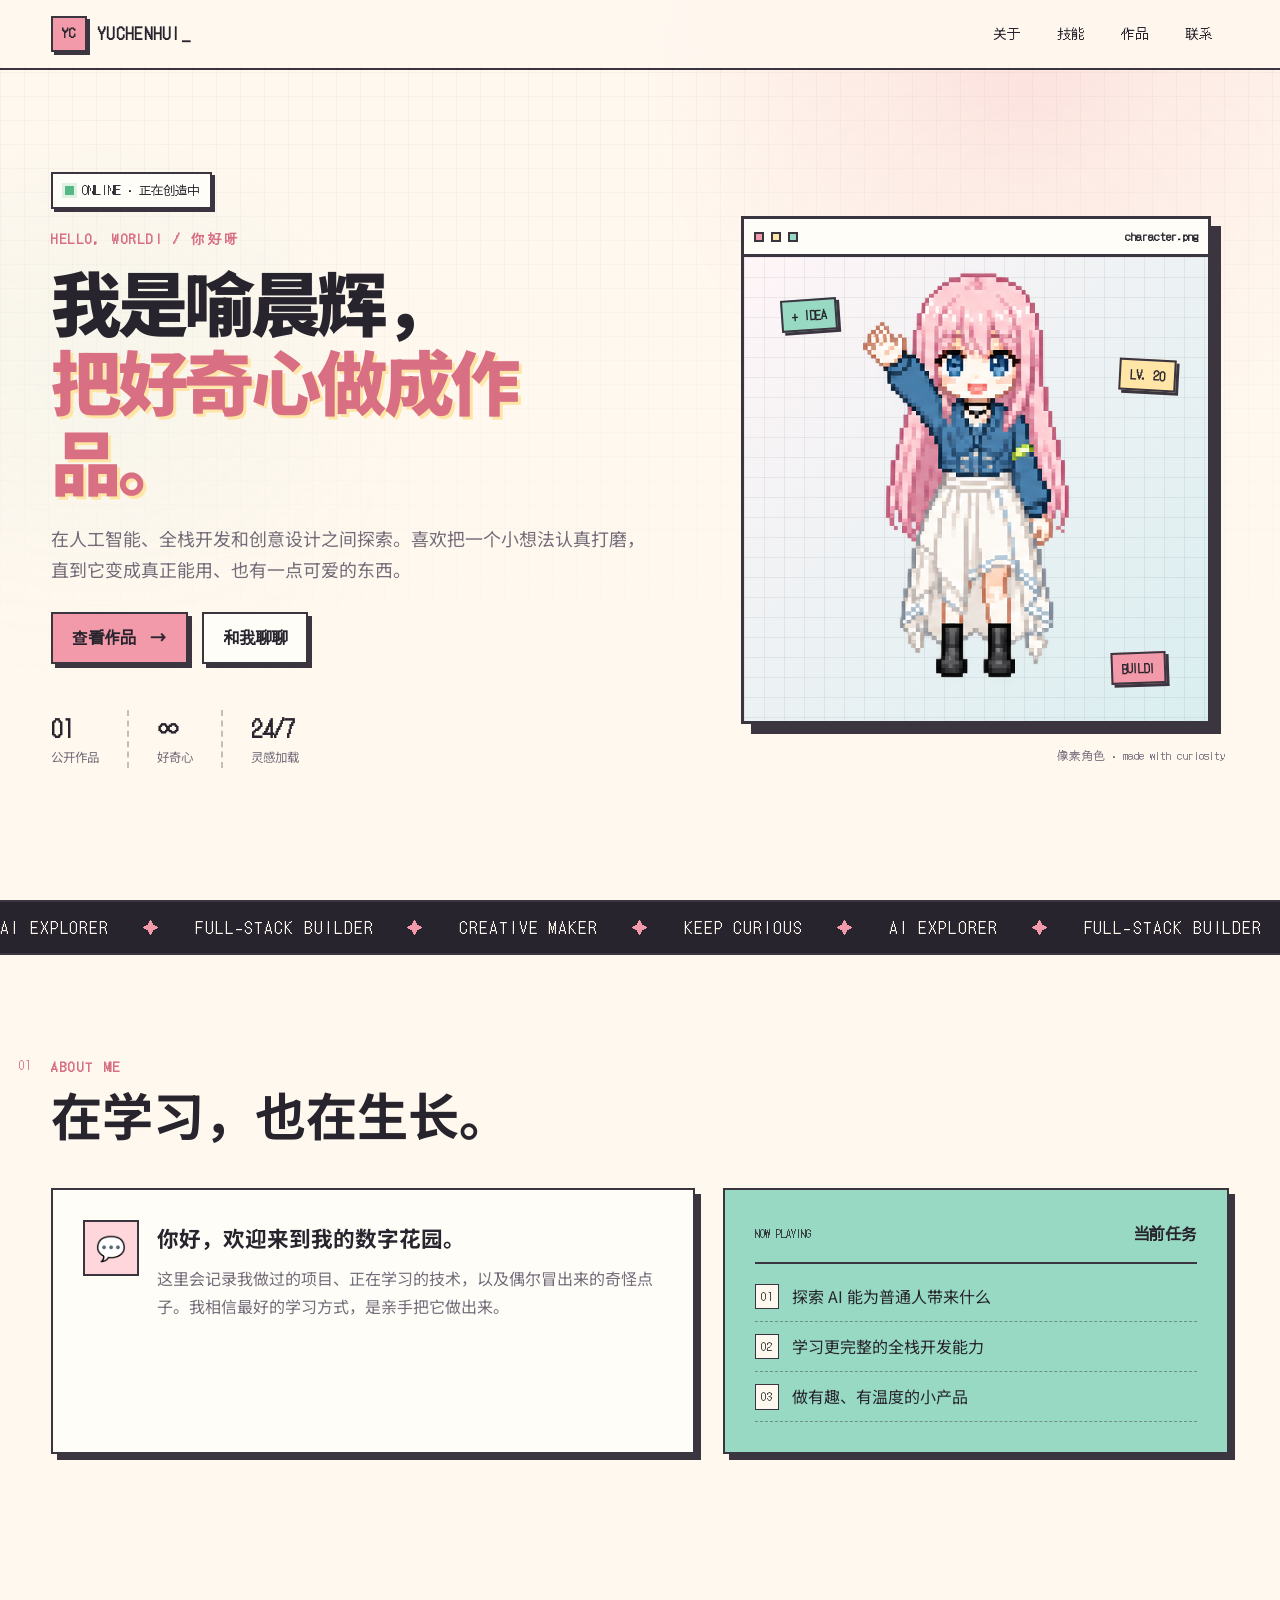
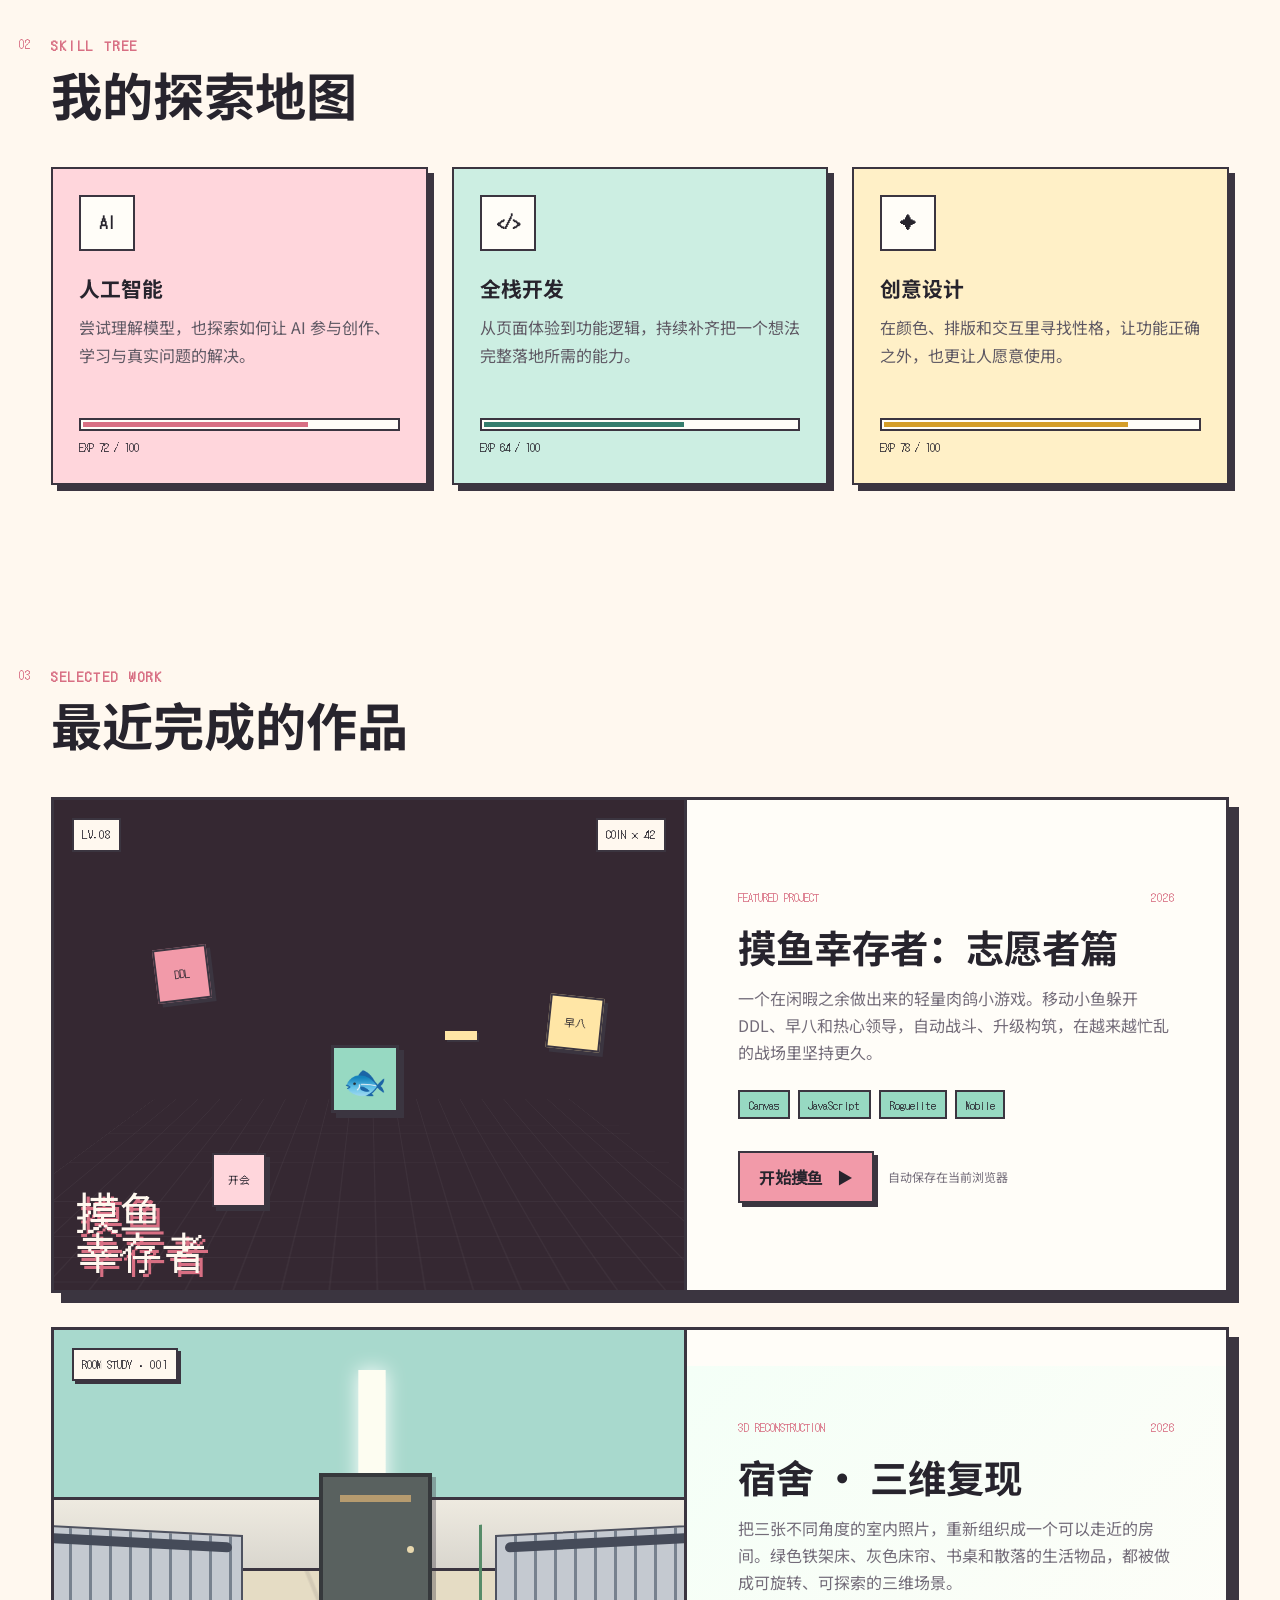
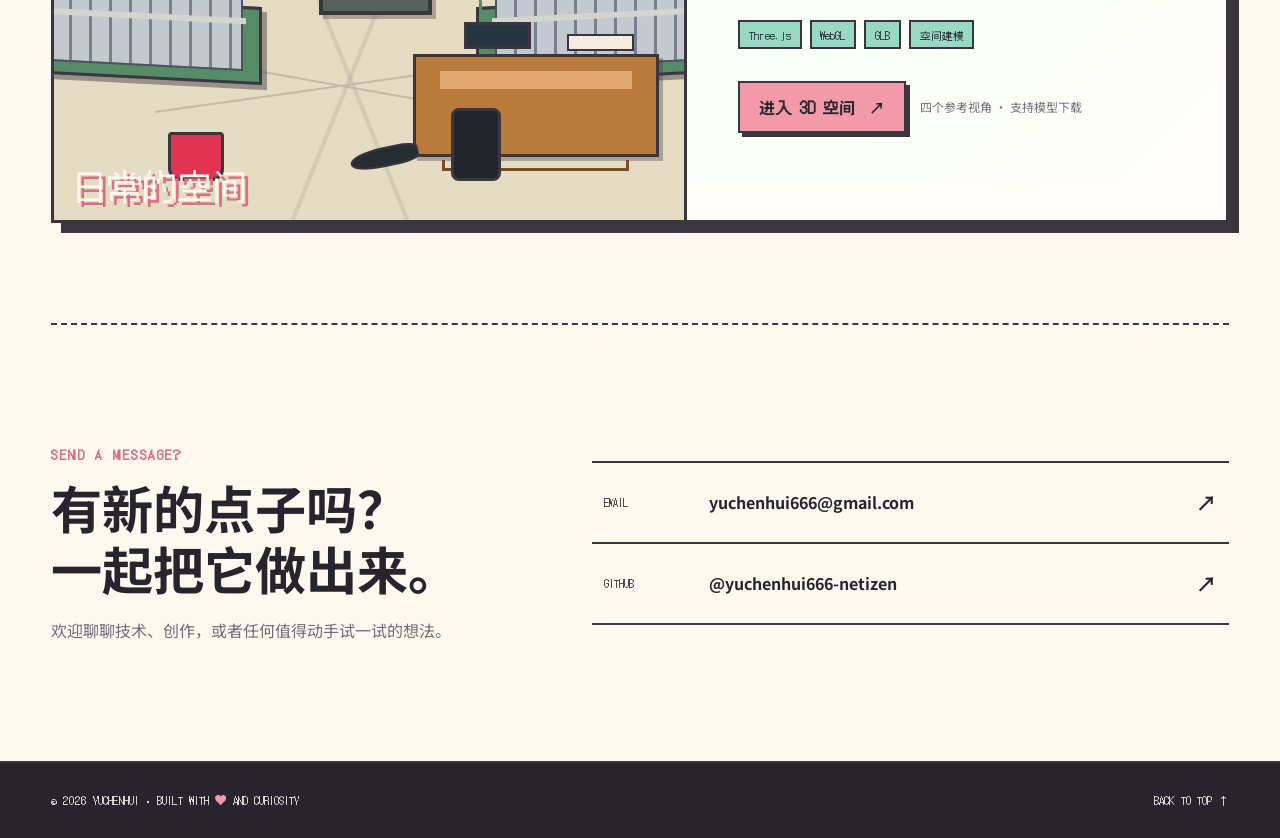
==== commit ba9d46e7: "Add dormitory 3D reconstruction project" ====
--- a/index.html
+++ b/index.html
@@ -73,6 +73,10 @@
         <div class="game-preview" aria-hidden="true"><div class="preview-hud"><span>LV.08</span><span>COIN × 42</span></div><div class="preview-grid"></div><span class="pixel-fish">🐟</span><span class="enemy enemy-a">DDL</span><span class="enemy enemy-b">早八</span><span class="enemy enemy-c">开会</span><span class="preview-bullet"></span><div class="preview-title">摸鱼<br>幸存者</div></div>
         <div class="project-copy"><div class="project-meta"><span>FEATURED PROJECT</span><span>2026</span></div><h3>摸鱼幸存者：志愿者篇</h3><p>一个在闲暇之余做出来的轻量肉鸽小游戏。移动小鱼躲开 DDL、早八和热心领导，自动战斗、升级构筑，在越来越忙乱的战场里坚持更久。</p><ul class="tag-list"><li>Canvas</li><li>JavaScript</li><li>Roguelite</li><li>Mobile</li></ul><div class="project-actions"><a class="pixel-button primary" href="/games/moyu-survivor/"><span>开始摸鱼</span><b aria-hidden="true">▶</b></a><span class="save-note">自动保存在当前浏览器</span></div></div>
       </article>
+      <article class="project-card project-card-3d reveal">
+        <div class="room-preview" aria-hidden="true"><div class="room-preview-label">ROOM STUDY · 001</div><div class="room-ceiling-light"></div><div class="room-wall"></div><div class="room-door"></div><div class="room-bed room-bed-left"><i></i><b></b><span></span></div><div class="room-bed room-bed-right"><i></i><b></b><span></span></div><div class="room-desk"><i></i><b></b><span></span></div><div class="room-floor-line line-a"></div><div class="room-floor-line line-b"></div><span class="room-object object-bucket"></span><span class="room-object object-shoe"></span><span class="room-object object-bag"></span><div class="room-preview-caption">日常的空间</div></div>
+        <div class="project-copy"><div class="project-meta"><span>3D RECONSTRUCTION</span><span>2026</span></div><h3>宿舍 · 三维复现</h3><p>把三张不同角度的室内照片，重新组织成一个可以走近的房间。绿色铁架床、灰色床帘、书桌和散落的生活物品，都被做成可旋转、可探索的三维场景。</p><ul class="tag-list"><li>Three.js</li><li>WebGL</li><li>GLB</li><li>空间建模</li></ul><div class="project-actions"><a class="pixel-button primary" href="https://dorm-room-three-views.chenhui-yu.chatgpt.site/" target="_blank" rel="noopener noreferrer"><span>进入 3D 空间</span><b aria-hidden="true">↗</b></a><span class="save-note">四个参考视角 · 支持模型下载</span></div></div>
+      </article>
     </section>
 
     <section class="section contact reveal" id="contact" aria-labelledby="contact-title">
--- a/style.css
+++ b/style.css
@@ -1,4 +1,5 @@
 @import url('https://fonts.googleapis.com/css2?family=DotGothic16&family=Noto+Sans+SC:wght@400;500;700;900&display=swap');
+.project-card-3d{margin-top:34px}.project-card-3d .project-copy{background:linear-gradient(135deg,#f4fff7,#fffdf8)}.room-preview{position:relative;min-height:490px;overflow:hidden;border-right:3px solid var(--line);background:linear-gradient(180deg,#a8d9cd 0 42%,#e5dcc4 42%);isolation:isolate}.room-preview:after{content:"";position:absolute;inset:42% 0 0;background:linear-gradient(112deg,transparent 0 47%,rgba(59,53,64,.18) 47.3% 47.6%,transparent 47.9%),linear-gradient(68deg,transparent 0 47%,rgba(59,53,64,.18) 47.3% 47.6%,transparent 47.9%);opacity:.6}.room-preview-label{position:absolute;z-index:5;top:18px;left:18px;background:var(--paper);border:2px solid var(--line);box-shadow:3px 3px 0 var(--line);padding:5px 8px;font-family:var(--pixel);font-size:.7rem}.room-wall{position:absolute;z-index:1;left:0;right:0;top:34%;height:15%;background:linear-gradient(#eeeae0,#d9d6ce);border-top:3px solid var(--line);border-bottom:3px solid var(--line)}.room-door{position:absolute;z-index:2;top:29%;left:42%;width:18%;height:29%;background:#59615f;border:4px solid #36393c;box-shadow:4px 4px 0 rgba(59,53,64,.35)}.room-door:before{content:"";position:absolute;left:16%;right:16%;top:14%;height:5%;background:#b69b6f}.room-door:after{content:"";position:absolute;right:13%;top:52%;width:7px;height:7px;border-radius:50%;background:#e8d8ae}.room-ceiling-light{position:absolute;z-index:2;top:8%;left:47%;width:7%;height:30%;background:linear-gradient(90deg,transparent 18%,#fdfdf1 20% 80%,transparent 82%);filter:drop-shadow(0 0 10px #fff)}.room-bed{position:absolute;z-index:4;width:43%;height:16%;bottom:29%;background:#578c69;border:3px solid var(--line);box-shadow:5px 5px 0 rgba(59,53,64,.45)}.room-bed:before,.room-bed:after{content:"";position:absolute;top:-118%;height:125%;width:3px;background:#578c69;box-shadow:calc(100% - 3px) 0 #578c69}.room-bed i{position:absolute;inset:-102% 6% 15%;background:repeating-linear-gradient(90deg,#c4c9d0 0 17px,#77818e 17px 20px);border:2px solid #4e5260}.room-bed b{position:absolute;left:10%;right:10%;top:-91%;height:13%;background:#454b59;border-radius:5px}.room-bed span{position:absolute;left:5%;right:5%;top:13%;height:8%;background:#d3d5cf}.room-bed-left{left:-10%;transform:skewY(3deg)}.room-bed-right{right:-10%;transform:skewY(-3deg)}.room-desk{position:absolute;z-index:5;right:4%;bottom:13%;width:39%;height:21%;background:#b97a3d;border:3px solid var(--line);box-shadow:4px 4px 0 rgba(59,53,64,.35)}.room-desk:before{content:"";position:absolute;left:10%;right:10%;top:15%;height:18%;background:#e0a86e}.room-desk i{position:absolute;left:20%;top:-36%;width:28%;height:28%;background:#263641;border:3px solid var(--line)}.room-desk b{position:absolute;right:9%;top:-24%;width:28%;height:18%;background:#f4eddf;border:2px solid var(--line)}.room-desk span{position:absolute;left:11%;right:11%;bottom:-18%;height:12%;border:3px solid #7c4c25;border-top:0}.room-floor-line{position:absolute;z-index:3;height:2px;width:68%;background:#c0baa7;left:16%;transform-origin:left}.line-a{bottom:34%;transform:rotate(10deg)}.line-b{bottom:22%;transform:rotate(-8deg)}.room-object{position:absolute;z-index:6}.object-bucket{left:18%;bottom:8%;width:9%;height:10%;background:#e03452;border:3px solid var(--line);border-radius:4px 4px 12px 12px}.object-shoe{left:47%;bottom:11%;width:11%;height:4%;background:#252c32;border:2px solid var(--line);border-radius:50% 30% 30% 45%;transform:rotate(-12deg)}.object-bag{right:29%;bottom:8%;width:8%;height:15%;background:#20262a;border:3px solid var(--line);border-radius:8px}.room-preview-caption{position:absolute;z-index:7;left:18px;bottom:18px;color:var(--paper);font-family:var(--pixel);font-size:2.2rem;line-height:1;text-shadow:4px 4px 0 var(--pink-dark)}
 :root{--paper:#fff8ef;--paper2:#fffdf8;--ink:#27242d;--muted:#736c79;--pink:#f29aa9;--pink-dark:#d86f83;--pink-soft:#ffd6dc;--mint:#97d9c2;--mint-dark:#357d6c;--cream:#ffe6a6;--line:#3b3540;--shadow:6px 6px 0 var(--line);--pixel:'DotGothic16','Noto Sans SC',sans-serif;--body:'Noto Sans SC',sans-serif}
 *{box-sizing:border-box}html{scroll-behavior:smooth;scroll-padding-top:90px}body{margin:0;background:var(--paper);color:var(--ink);font-family:var(--body);line-height:1.7;overflow-x:hidden}a{color:inherit}button,a{-webkit-tap-highlight-color:transparent}.sr-only{position:absolute;width:1px;height:1px;padding:0;margin:-1px;overflow:hidden;clip:rect(0,0,0,0);white-space:nowrap;border:0}.skip-link{position:fixed;z-index:999;left:1rem;top:-5rem;background:var(--ink);color:#fff;padding:.7rem 1rem}.skip-link:focus{top:1rem}.page-grid{position:fixed;inset:0;z-index:-2;background-image:linear-gradient(rgba(59,53,64,.045) 1px,transparent 1px),linear-gradient(90deg,rgba(59,53,64,.045) 1px,transparent 1px);background-size:24px 24px;mask-image:linear-gradient(to bottom,#000,transparent 78%)}.page-grid:after{content:"";position:absolute;inset:0;background:radial-gradient(circle at 80% 10%,rgba(242,154,169,.25),transparent 29%),radial-gradient(circle at 8% 48%,rgba(151,217,194,.18),transparent 25%)}
 .site-header{position:sticky;top:0;z-index:90;min-height:70px;display:flex;align-items:center;justify-content:space-between;padding:0 max(4vw,24px);border-bottom:2px solid var(--line);background:rgba(255,248,239,.9);backdrop-filter:blur(12px)}.brand{display:flex;align-items:center;gap:10px;text-decoration:none;font-family:var(--pixel);font-weight:700;letter-spacing:.08em}.brand-mark{display:grid;place-items:center;width:36px;height:36px;border:2px solid var(--line);background:var(--pink);box-shadow:3px 3px 0 var(--line);font-size:.78rem}.blink{animation:blink 1s steps(1) infinite}.site-nav{display:flex;gap:5px}.site-nav a{padding:.5rem .85rem;text-decoration:none;font-family:var(--pixel);font-size:.86rem;border:2px solid transparent}.site-nav a:hover,.site-nav a:focus-visible{background:var(--mint);border-color:var(--line);outline:0}.menu-button{display:none;background:var(--paper);border:2px solid var(--line);box-shadow:2px 2px 0 var(--line);width:42px;height:38px;padding:8px}.menu-button span:not(.sr-only){display:block;height:2px;background:var(--ink);margin:4px 0}
